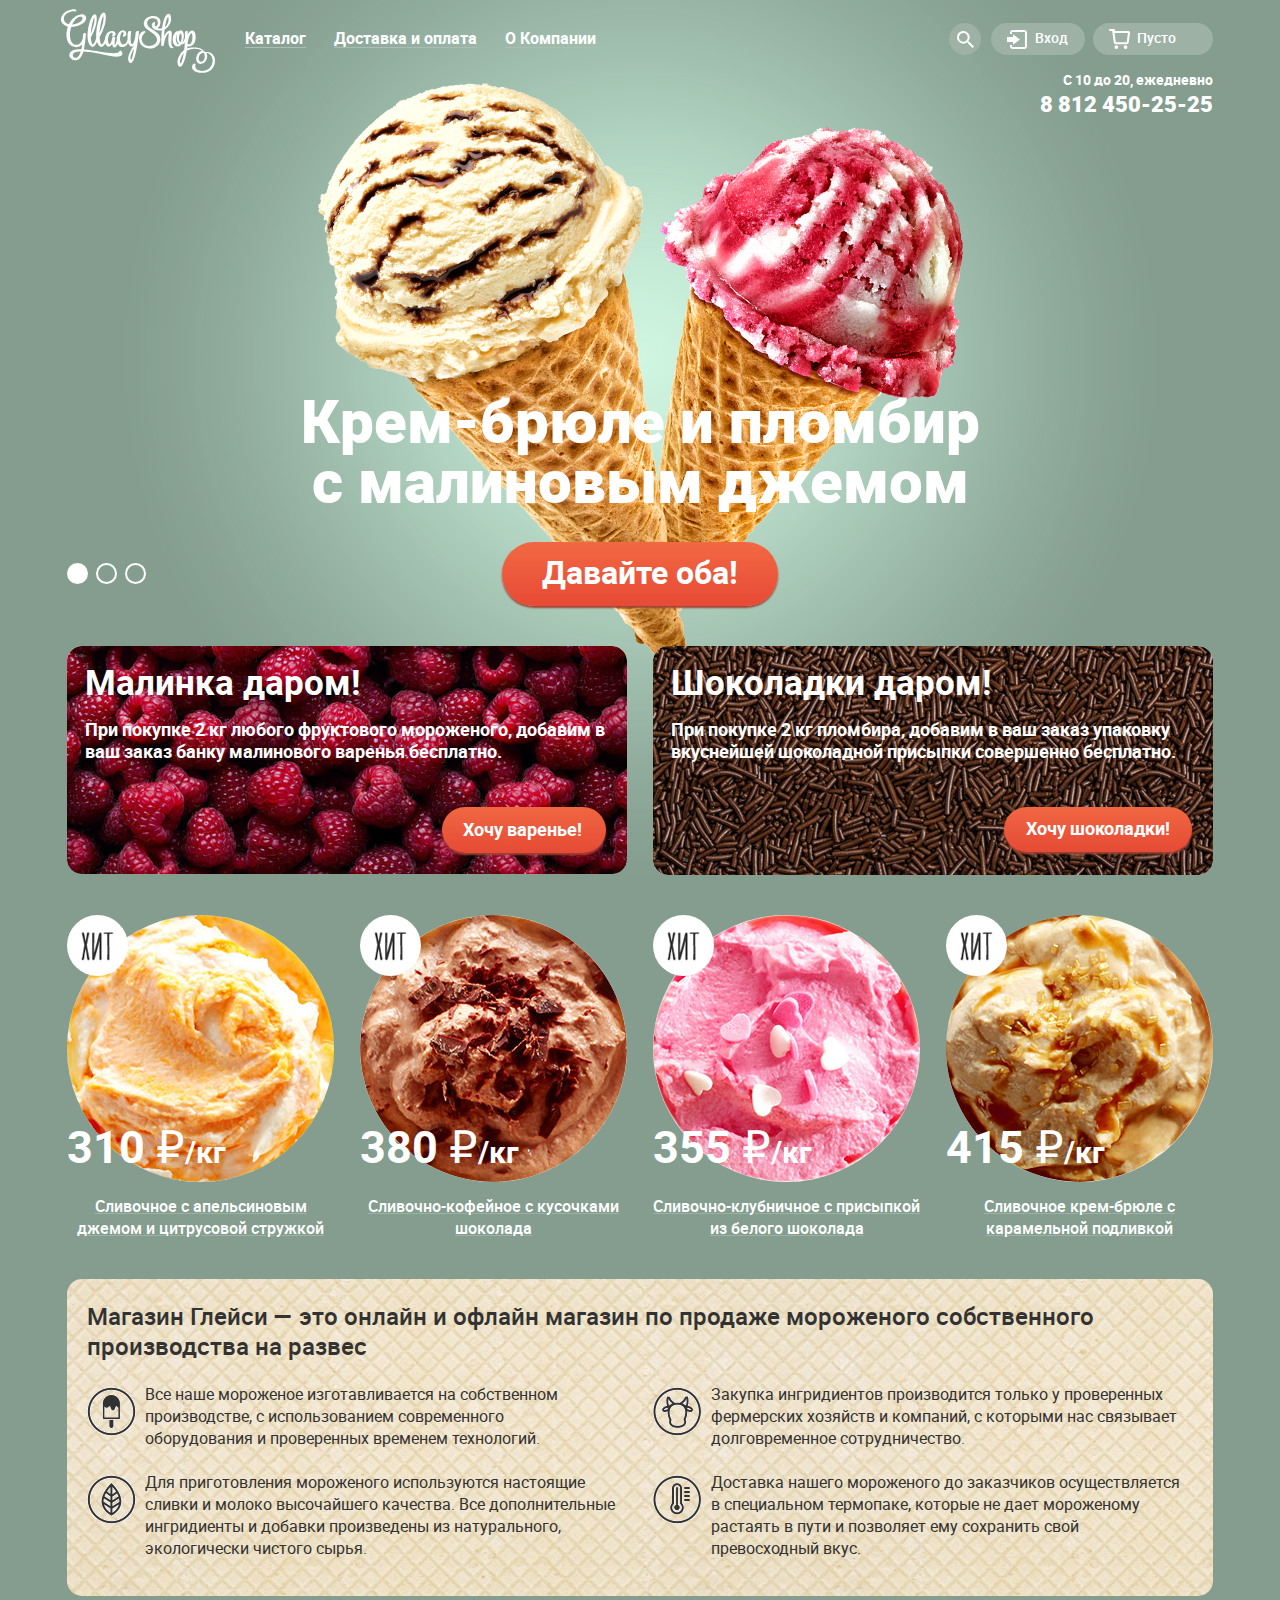
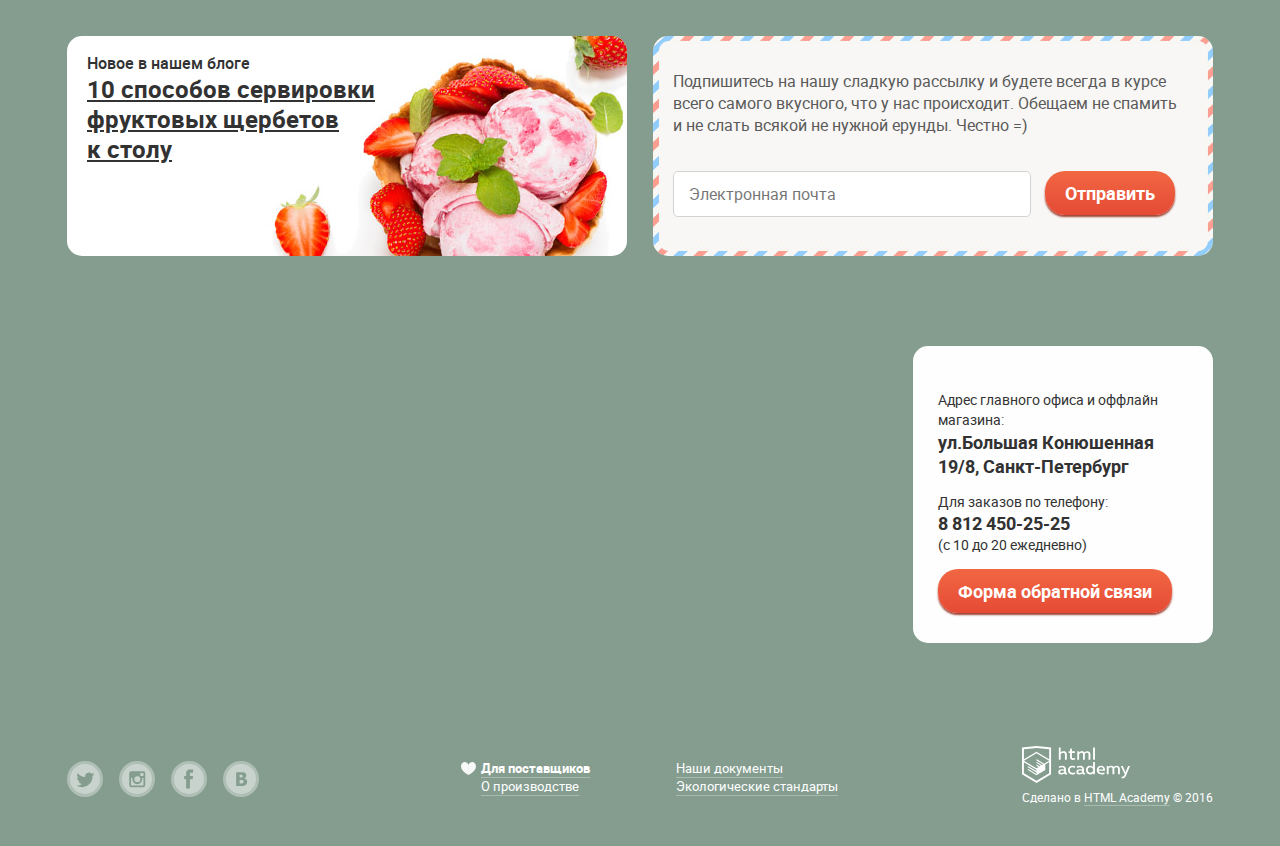
==== index.html @ d8bbc86b "Добавил js-скрипт" ====
<!DOCTYPE html>
<html lang="ru">
	
	<head>	
		<meta charset="utf-8">
		<title>HTML Academy: Глейси</title>
		<link rel="stylesheet" href="css/normalize.css">
		<link rel="stylesheet" href="css/style.css">
	</head>
	
	<body>
		
		<input type="radio" id="slider-btn-1" name="slider-toggle" checked>
		<input type="radio" id="slider-btn-2" name="slider-toggle">
		<input type="radio" id="slider-btn-3" name="slider-toggle">
		
		<div class="body-content">
		
			<header class="main-header">
				<div class="container clearfix">

					<div class="logo-container">
						<img class="logo" src="img/main-logo.svg" alt="Логотип Gllacy Shop" width="154" height="64">
					</div>

					<nav class="main-navigation">
						<ul>
							<li class="main-navigation-catalog main-navigation-item">
								<a href="#">Каталог</a>

								<div class="sub-menu-container hide">
									<div class="sub-menu">
										<ul>
											<li>
												<a class="sub-menu-header" href="#">Новинки</a>
											</li>
											<li>
												<a href="catalog-creamy.html">Сливочное</a>
											</li>
											<li>
												<a href="#">Щербеты</a>
											</li>
											<li>
												<a href="#">Фруктовый лед</a>
											</li>
											<li>
												<a href="#">Мелорин</a>
											</li>
										</ul>
									</div>
								</div>

							</li>
							<li class="main-navigation-item">
								<a href="#">Доставка и оплата</a>
							</li>
							<li class="main-navigation-item">
								<a href="#">О Компании</a>
							</li>
						</ul>
					</nav>

					
					<div class="user-block">
						
						<div class="search-toggle user-block-item">
							
							<a href="#"></a>

							<div class="search-form-container user-block-form-container hide">
								<div class="search-form user-block-form">

									<form action="#" method="post">
										<div class="field-container">
											<input type="search" name="search" id="search-field" placeholder="Что ищем&#63;">
											<label class="hide" for="search-field">Что ищем&#63;</label>
										</div>
									</form>

								</div>
							</div>
							
						</div>
						
						<div class="login-toggle user-block-item">
							<a href="#">Вход</a>

							<div class="login-form-container user-block-form-container hide">
								<div class="login-form user-block-form">

									<form action="#" method="post">
										<div class="field-container">
											<input type="email" name="login-email" id="login-email-field" placeholder="Электронная почта" required>
											<label class="hide" for="login-email-field">Электронная почта</label>
										</div>
										<div class="field-container">
											<input type="password" name="password" id="password-field" placeholder="Пароль">
											<label class="hide" for="password-field">Пароль</label>
										</div>
										<input type="submit" value="Войти">

										<a class="recover" href="#">Забыли пароль&#63;</a>
										<a class="registration" href="#">Новая регистрация</a>
									</form>

								</div>
							</div>
							
						</div>
						
						<div class="bucket-empty-toggle user-block-item">
							<a href="#">Пусто</a>
						</div>

						<div class="header-contacts">
							<p>
								С 10 до 20, ежедневно
								<div class="header-telephone">
									8 812 450-25-25
								</div>
							</p>
						</div>
		
					</div>

				</div>

			</header>
		
			<section class="slider">
				<div class="container">

					<div class="slider-container">

						<div class="slide" id="slide-1">
							<div class="slide-title">Крем-брюле и пломбир с малиновым джемом</div>
							<a class="slide-btn btn" href="#">Давайте оба&#033;</a>
						</div>

						<div class="slide" id="slide-2">
							<div class="slide-title">Шоколадный пломбир и лимонный сорбет</div>
							<a class="slide-btn btn" href="#">Давайте оба&#033;</a>
						</div>

						<div class="slide" id="slide-3">
							<div class="slide-title">Пломбир с помадкой и клубничный щербет</div>
							<a class="slide-btn btn" href="#">Давайте оба&#033;</a>
						</div>

						<div class="slider-controls">
							<label for="slider-btn-1"></label>
							<label for="slider-btn-2"></label>
							<label for="slider-btn-3"></label>
						</div>

					</div>

				</div>
			</section>
		
			<div class="main">

				<section class="stocks clearfix">
					<div class="container">

						<div class="stock raspberry">
							<h2 class="stock-title">Малинка даром&#033;</h2>
							<p>
								При покупке 2 кг любого фруктового мороженого, добавим в ваш заказ банку малинового варенья бесплатно.
							</p>
							<a class="btn" href="#">Хочу варенье&#033;</a>
						</div>

						<div class="stock chocolate">
							<h2 class="stock-title">Шоколадки даром&#033;</h2>
							<p>
								При покупке 2 кг пломбира, добавим в ваш заказ упаковку вкуснейшей шоколадной присыпки совершенно бесплатно.
							</p>
							<a class="btn" href="#">Хочу шоколадки&#033;</a>
						</div>

					</div>
				</section>

				<section class="products clearfix">
					<div class="container">

						<div class="product">

							<div class="hide-product-container hide">
								<a class="btn" href="#">Быстрый просмотр</a>
							</div>

							<div class="hit-container">
								<img class="hit-product" src="img/hit.jpg" alt="Новинка" width="61" height="61">
							</div>
							<div class="product-photo-container">
								<img class="product-photo" src="img/product/cream-orange.jpg"
										alt="Сливочное с апельсиновым джемом и цитрусовой стружкой" 
										width="267" height="267">
							</div>
							<div class="product-price">310 &#8381;<span>&#047;кг</span></div>
							<p>
								Сливочное с апельсиновым джемом и цитрусовой стружкой
							</p>



						</div>


						<div class="product">

							<div class="hide-product-container hide">
								<a class="btn" href="#">Быстрый просмотр</a>
							</div>

							<div class="hit-container">
								<img class="hit-product" src="img/hit.jpg" alt="Новинка" width="61" height="61">
							</div>
							<div class="product-photo-container">
								<img class="product-photo" src="img/product/coffee-chocolate.jpg"
										alt="Сливочно-кофейное с кусочками шоколада"
										width="267" height="267">
							</div>
							<div class="product-price">380 &#8381;<span>&#047;кг</span></div>
							<p>
								Сливочно-кофейное с кусочками шоколада
							</p>
						</div>

						<div class="product">

							<div class="hide-product-container hide">
								<a class="btn" href="#">Быстрый просмотр</a>
							</div>

							<div class="hit-container">
								<img class="hit-product" src="img/hit.jpg" alt="Новинка" width="61" height="61">
							</div>
							<div class="product-photo-container">
								<img class="product-photo" src="img/product/strawberry-chocolate.jpg"
										alt="Сливочно-клубничное с присыпкой из белого шоколада"
										width="267" height="267">
							</div>
							<div class="product-price">355 &#8381;<span>&#047;кг</span></div>
							<p>
								Сливочно-клубничное с присыпкой из белого шоколада
							</p>
						</div>

						<div class="product">

							<div class="hide-product-container hide">
								<a class="btn" href="#">Быстрый просмотр</a>
							</div>

							<div class="hit-container">
								<img class="hit-product" src="img/hit.jpg" alt="Новинка" width="61" height="61">
							</div>
							<div class="product-photo-container">
								<img class="product-photo" src="img/product/creme-brulee-caramel.jpg" 
										alt="Сливочное крем-брюле с карамельной подливкой" 
										width="267" height="267">
							</div>
							<div class="product-price">415 &#8381;<span>&#047;кг</span></div>
							<p>
								Сливочное крем-брюле с карамельной подливкой
							</p>
						</div>

					</div>
				</section>

				<section class="features">
					<div class="container">

						<div class="features-container clearfix">

							<p class="features-title">
								Магазин Глейси &mdash; это онлайн и офлайн магазин по продаже мороженого собственного производства на развес
							</p>

							<div class="features-left-column">
								<p class="feature feature-production">
									Все наше мороженое изготавливается на собственном производстве, с использованием современного оборудования и проверенных временем технологий.
								</p>
								<p class="feature feature-natural">
									Для приготовления мороженого используются настоящие сливки и молоко высочайшего качества. Все дополнительные ингридиенты и добавки произведены из натурального, экологически чистого сырья.
								</p>
							</div>

							<div class="features-right-column">
								<p class="feature feature-cooperation">
									Закупка ингридиентов производится только у проверенных фермерских хозяйств и компаний, с которыми нас связывает долговременное сотрудничество.
								</p>
								<p class="feature feature-termopack">
									Доставка нашего мороженого до заказчиков осуществляется в специальном термопаке, которые не дает мороженому растаять в пути и позволяет ему сохранить свой превосходный вкус.
								</p>
							</div>

						</div>

					</div>
				</section>

				<div class="advanced-options clearfix">
					<div class="container">

						<div class="blog">
							<p>
								Новое в нашем блоге<br>
								<a href="#">
									10 способов сервировки
									фруктовых щербетов <br>
									к столу
								</a>
							</p>
						</div>

						<div class="subscribe">
							<p>
								Подпишитесь на нашу сладкую рассылку и будете всегда в курсе всего самого вкусного, что у нас происходит. Обещаем не спамить и не слать всякой не нужной ерунды. Честно &#061;&#041;
							</p>
							<div class="subscribe-form">
								<form action="#" method="post">
									<div class="field-container">
										<input type="email" name="subscribe-email" id="subscribe-email-field" placeholder="Электронная почта" required>
										<label class="hide" for="subscribe-email-field">Электронная почта</label>
									</div>
									<input type="submit" value="Отправить">
								</form>
							</div>
						</div>

					</div>
				</div>

				<section class="map">
					
					<div class="contacts-container">

							<div class="map-contacts">

								<p class="contact-address">
									Адрес главного офиса и
									оффлайн магазина: <br>
									<span>
										ул.Большая Конюшенная
										19&#047;8, Санкт-Петербург
									</span>
								</p>

								<p class="contact-telephone">
									Для заказов по телефону: <br>
									<span>
										8 812 450-25-25
									</span> <br>
									&#040;с 10 до 20 ежедневно&#041;
								</p>

								<a class="btn" href="#">Форма обратной связи</a>

							</div>

						</div>
					
					<div class="map-container">
						
						<iframe src="https://www.google.com/maps/embed?pb=!1m18!1m12!1m3!1d1998.5989424123607!2d30.32089461558455!3d59.93879686904853!2m3!1f0!2f0!3f0!3m2!1i1024!2i768!4f13.1!3m3!1m2!1s0x4696310fca5ba729%3A0xea9c53d4493c879f!2z0JHQvtC70YzRiNCw0Y8g0JrQvtC90Y7RiNC10L3QvdCw0Y8g0YPQuy4sIDE5LCDQodCw0L3QutGCLdCf0LXRgtC10YDQsdGD0YDQsywgMTkxMTg2!5e0!3m2!1sru!2sru!4v1462816448615" width="100%" height="430" frameborder="0" style="border:0" allowfullscreen></iframe>
					
					</div>

				</section>
			</div>

			<footer class="main-footer clearfix">
				<div class="container">

					<div class="footer-social">
						<a class="social-btn social-btn-tw" href="#">Твитер</a>
						<a class="social-btn social-btn-inst" href="#">Инстаграм</a>
						<a class="social-btn social-btn-fb" href="#">Фейсбук</a>
						<a class="social-btn social-btn-vk" href="#">Вконтакте</a>
					</div>

					<div class="footer-menu">
						<ul>
							<li class="for-providers"><a href="#">Для поставщиков</a></li>
							<li><a href="#">О производстве</a></li>
							<li><a href="#">Наши документы</a></li>
							<li><a href="#">Экологические стандарты</a></li>
						</ul>
					</div>

					<div class="copyright">
						<img src="img/copyright-logo.svg" alt="html academy" width="108" height="37">
						<p>
							Сделано в <a href="https://htmlacademy.ru/">HTML Academy</a> &copy; 2016
						</p>
					</div>

				</div>
			</footer>

			<div class="feedback-form hide">

				<span>
					Мы обязательно вам ответим&#033;
				</span>
				<form action="#" method="post">
					<div class="field-container">
						<input type="text" name="name" id="name-field" placeholder="Как вас зовут&#63;" requared>
						<label class="hide" for="name-field">Как вас зовут&#63;</label>
					</div>
					<div class="field-container">
						<input type="email" name="feedback-email" id="feedback-email-field" placeholder="Ваша почта для ответа&#63;" required>
						<label class="hide" for="feedback-email-field">Ваша почта для ответа&#63;</label>
					</div>
					<div class="field-container">
						<textarea name="feedback-text" id="feedback-text-field" rows="5" placeholder="Напишите что-нибудь&hellip;">

						</textarea>
						<!-- placeholder не работает -->
						<label class="hide" for="feedback-text-field">Напишите что-нибудь&hellip;</label>
					</div>
					<input type="submit" value="Отправить">
				</form>

				<button class="close-feedback-form">Закрыть</button>

			</div>
			<div class="modal-overlay hide"></div>
		
		</div>
		
		<script src="js/script.js"></script>
	
	</body>
	
</html>
---- css/style.css ----
@font-face {
    font-family: "Roboto Black";
    src: url("../fonts/roboto-black-webfont.eot");
    src: url("../fonts/roboto-black-webfont.eot?#iefix") format("embedded-opentype"),
         url("../fonts/roboto-black-webfont.woff2") format("woff2"),
         url("../fonts/roboto-black-webfont.woff") format("woff"),
         url("../fonts/roboto-black-webfont.ttf") format("truetype");
    font-weight: normal;
    font-style: normal;

}

@font-face {
    font-family: "Roboto Bold";
    src: url("../fonts/roboto-bold-webfont.eot");
    src: url("../fonts/roboto-bold-webfont.eot?#iefix") format("embedded-opentype"),
         url("../fonts/roboto-bold-webfont.woff2") format("woff2"),
         url("../fonts/roboto-bold-webfont.woff") format("woff"),
         url("../fonts/roboto-bold-webfont.ttf") format("truetype");
    font-weight: normal;
    font-style: normal;

}

@font-face {
    font-family: "Roboto Medium";
    src: url("../fonts/roboto-medium-webfont.eot");
    src: url("../fonts/roboto-medium-webfont.eot?#iefix") format("embedded-opentype"),
         url("../fonts/roboto-medium-webfont.woff2") format("woff2"),
         url("../fonts/roboto-medium-webfont.woff") format("woff"),
         url("../fonts/roboto-medium-webfont.ttf") format("truetype");
    font-weight: normal;
    font-style: normal;

}

@font-face {
    font-family: "Roboto Regular";
    src: url("../fonts/roboto-regular-webfont.eot");
    src: url("../fonts/roboto-regular-webfont.eot?#iefix") format("embedded-opentype"),
         url("../fonts/roboto-regular-webfont.woff2") format("woff2"),
         url("../fonts/roboto-regular-webfont.woff") format("woff"),
         url("../fonts/roboto-regular-webfont.ttf") format("truetype");
    font-weight: normal;
    font-style: normal;
}






/*
	СЛАЙДЕР:
	СОСТОЯНИЕ ССЫЛОК (ПРИ НАВЕДЕНИИ) ПРИ 2-ОМ И 3-ЕМ СЛАЙДЕ?
*/


html {
	padding: 0;
	margin: 0;
}

body {
	font: 16px / 22px "Roboto Medium", Helvetica, sans-serif;
	
	color: #ffffff;
	background-color: #849d8f;
}

.body-content {
	font: 16px / 22px "Roboto Medium", Helvetica, sans-serif;
	
	color: #ffffff;
	background-repeat: no-repeat;
	background-position: top center;
	
	-webkit-transition: background-image 0.5s ease, background-color 0.5s ease;
	transition: background-image 0.5s ease, background-color 0.5s ease;
}

.body-content::before,
.body-content::after {
	content: "";
	
	visibility: hidden;
}

.body-content::before,
.body-content::after {
	background-image: url(../img/slide-3.png);
}

.body-content::after {
	background-image: url(../img/slide-2.png);
}

h1 {
	margin-top: 0;

	font: 35px / 41px "Roboto Bold", Helvetica, sans-serif;

	color: #ffffff;
}

h2 {
	font: 35px / 41px "Roboto Bold", Helvetica, sans-serif;

	color: #ffffff;
}

a {
	color: white;
}

a:hover,
a:active {
	color: #ffbc9e;
}

.clearfix::after {
	content: "";
	display: table;
	clear: both;
}

.btn,
input[type="submit"] {
	display: inline-block;
	padding: 10px 20px;
	
	vertical-align: top;
	font: 18px / 24px "Roboto Bold", Helvetica, sans-serif;
	
	background: -webkit-linear-gradient(top, #f16742, #e54a35);
	background: linear-gradient(to bottom, #f16742, #e54a35);
	border-radius: 20px;
	color: white;
	cursor: pointer;
	box-shadow: 0 2px 2px 0 #9e4334;
	border: none;
	outline: none;
	text-decoration: none;
}

.btn:hover,
input[type="submit"]:hover {
	background: -webkit-linear-gradient(top, #f58669, #ec6f5e);
	background: linear-gradient(to bottom, #f58669, #ec6f5e);
	color: white;
	box-shadow: 0 2px 2px 0 #ac1000;
	border: none;
}

.btn:active,
input[type="submit"]:active {
	background: -webkit-linear-gradient(bottom, #e1613e, #d74632);
	background: linear-gradient(to top, #e1613e, #d74632);
	box-shadow: inset 0 2px 2px 0 #ac1000;
	border: none;
}

.field-container input,
.field-container textarea {
	padding: 10px 15px;
	
	border-radius: 5px;
	border: 1px solid #d3d3d2;
}

.field-container input:hover,
.field-container textarea:hover {
	box-shadow: 0 0 0 1px #d3d3d2;
}

.field-container input:focus,
.field-container textarea:focus {
	box-shadow: 0 0 0 1px #8fbdec;
	outline: none;
}

.field-container input:focus + label,
.field-container textarea:focus + label {
	display: inline;
	color: #8fbdec;
}

.field-container {
	position: relative;
}

.subscribe-form .field-container {
	display: inline-block;
	
	vertical-align: top;
}

.field-container label {
	position: absolute;
	top: -15px;
	left: 10px;
	
	font: 11px / 13px "Roboto Regular", Helvetica, sans-serif;
	color: #a7a7a7;
}

.hide {
	display: none;
}

.container {
	width: 1146px;
	margin: 0 auto;
	padding: 0 27px;
}

.modal-overlay {
	position: fixed;
	top: 0;
	left: 0;
	z-index: 90;
	
	width: 100%;
	height: 100%;
	
	background: rgba(0, 0, 0, 0.5);
}











.main-header {
	padding-top: 9px;
	margin-bottom: 30px;
}

.main-header .logo {
	float: left;
	width: 154px;
	height: 64px;
	margin-left: -6px;
}




.main-navigation {
	position: relative;
	
	float: left;
	margin-top: 20px;
	margin-left: 17px;
	
	font: 16px / 18px "Roboto Bold", Helvetica, sans-serif;
	font-size: 0;
}

.main-navigation ul {
	padding-left: 0;
	
	list-style: none;
}

.main-navigation-item {
	position: relative;
	
	display: inline-block;
	margin-right: 2px;
	
	vertical-align: top;
	font-size: 16px;
}

.main-navigation-item > a {
	position: relative;
	
	padding: 4px 13px 6px 13px;

	text-decoration: none;
	
	border-radius: 15px;
}

.main-navigation-item > a::after {
	content: "";
	position: absolute;
	bottom: 7px;
	left: 13px;
	right: 13px;
	
	height: 1px;
	
	background: #adbdb4;
}

.main-navigation-item > a:hover::after {
	width: 0;
	height: 0;
}

.main-navigation-item:hover > a {
	background: #f7f6f3;
	color: #333333;
}

.main-navigation-item:hover > .active {
	background: #d07058;
	color: #ffffff;
}

.main-navigation-item:hover > a::after {
	width: 0;
	height: 0;
}

.main-navigation-item > a:active {
	background: #f7f6f3;
	color: #333333;
	box-shadow: inset 0 2px 1px #696969;
}

.main-navigation-item > .active {
	background: #d07058;
	text-decoration: none;
	cursor: pointer;
}

.main-navigation-item > .active::after {
	width: 0;
	height: 0;
}

.main-navigation-item > .active:hover {
	background: #d07058;
	text-decoration: none;
	color: white;
}






.sub-menu-container {
	padding-top: 10px;
}

.main-navigation-catalog:hover .sub-menu-container {
	display: block;
}

.main-navigation-catalog .sub-menu-container {
	position: absolute;
	top: 25px;
	left: -7px;
	z-index: 30;
	
	width: 143px;
}

.sub-menu {
	padding-bottom: 8px;
	
	border-radius: 5px;
	background: #f8f7f4;
}

.sub-menu a {
	display: block;
	padding: 8px 9px 7px 20px;
	
	font: 14px / 16px "Roboto Regular", Helvetica, sans-serif;
	
	color: #323232;
	text-decoration: none;
}

.sub-menu a:hover {
	background: #fbded7;
}

.sub-menu a:active {
	background: #f6b5a5;
}

.sub-menu .active,
.sub-menu .active:hover,
.sub-menu .active:active {
	background: #d07058;
	color: white;
	cursor: pointer;
}

.sub-menu .sub-menu-header {
	position: relative;
	
	padding: 10px 9px 12px 20px;
	
	font: 14px / 16px "Roboto Bold", Helvetica, sans-serif;
	
	border-top-left-radius: 5px;
	border-top-right-radius: 5px;
	/*border-bottom: 1px solid #d1d0ce;*/
}

.sub-menu .sub-menu-header:after {
	content: "";
	position: absolute;
	bottom: 0;
	left: 10px;
	right: 10px;
	
	height: 1px;
	
	background: #d1d0ce;
}






.user-block {
	position: relative;
	
	float: right;
	margin-top: 14px;
	
	font: 14px / 16px "Roboto Medium", Helvetica, sans-serif;
}


.user-block-form-container {
	padding-top: 10px;
}

.user-block-item:hover .user-block-form-container {
	display: block;
}

.user-block-item > a {
	position: relative;
	
	display: block;
	padding: 7px 0 9px 44px;
	text-decoration: none;
}

.user-block .user-block-item {
	position: relative;
	
	display: inline-block;
	margin-left: 5px;
	
	vertical-align: middle;
	
	background-color: #9db1a5;
	background-repeat: no-repeat;
	border-radius: 20px;
	
	-webkit-transition: background-color 0.5s ease;
	transition: background-color 0.5s ease;
}

.user-block .user-block-item:hover {
	background-color: #f7f6f3;
	color: #333333;
}

.user-block .user-block-item:hover > a {
	color: #333333;
}

.user-block .search-toggle {
	background-image: url(../img/search-icon.svg);
	background-position: center;
}

.user-block .search-toggle > a {
	padding: 16px;
}

.user-block .search-toggle:hover {
	background-image: url(../img/search-icon-active.svg);
}

.user-block-item .user-block-form-container {
	position: absolute;
	top: 30px;
	z-index: 30;
}

.user-block-form {
	background: #f8f7f4;
	border-radius: 5px;
}

.user-block .search-form-container {
	left: -235px;
	
	font: 14px / 24px "Roboto Regular", Helvetica, sans-serif; 
}

.user-block .search-form {
	padding: 20px 15px;
}

.search-form input {
	width: 239px;
}

.user-block .login-toggle {
	padding-right: 17px;
	margin-left: 7px;
	
	background-image: url(../img/login-icon.svg);
	background-position: 16px center;
	text-decoration: none;
}

.user-block .login-toggle:hover {
	background-image: url(../img/login-icon-active.svg);
	background-position: 16px center;
}

.user-block .login-form-container {
	left: -217px;
	
	width: 310px;
	
	font: 14px / 24px "Roboto Regular", Helvetica, sans-serif;
}

.user-block .login-form {
	padding: 20px 20px;
}

.login-form .field-container input {
	width: 239px;
	margin-bottom: 20px;
}

.login-form .recover,
.login-form .registration {
	position: relative;
	
	margin-right: 15px;
	
	font: 13px / 24px "Roboto Regular", Helvetica, sans-serif;
	
	color: #323232;
	text-decoration: none;
}

.login-form .recover::after,
.login-form .registration::after {
	content: "";
	position: absolute;
	bottom: -2px;
	left: 0;
	
	
	width: 100%;
	height: 1px;
	
	background: #b2b2b2;
}

.login-form .recover:hover::after,
.login-form .registration:hover::after {
	background: #f9cdc4;
}

.login-form .recover:active::after,
.login-form .registration:active::after {
	left: -10px;
	
	background: #f9cdc4;
}

.login-form .recover:hover,
.login-form .registration:hover,
.login-form .recover:active,
.login-form .registration:active {
	color: #e84d37;
}

.login-form form input[type="submit"] {
	float: left;
	padding: 10px 25px;
	margin-right: 20px;
	
	border-radius: 15px;
	color: #fefefe;
}

.user-block .bucket-empty-toggle,
.user-block .bucket-full-toggle {
	width: 120px;
	
	background-position: 16px center;
	text-decoration: none;
}

.user-block .bucket-empty-toggle {
	background-image: url(../img/bucket-empty.svg);
}

.user-block .bucket-empty-toggle:hover {
	background-image: url(../img/bucket-empty-active.svg);
}

.user-block .bucket-full-toggle {
	background-image: url(../img/bucket-full.svg);
}

.user-block .bucket-form-container {
	left: -400px;
	
	width: 520px;
	
	font: 13px / 16px "Roboto Regular", Helvetica, sans-serif;
	
	color: #323232;
}

.user-block .bucket-form {
	padding: 16px;	
}

.bucket-product-photo-container {
	border-radius: 50%;
	overflow: hidden;
}

.bucket-form table {
	margin-bottom: 10px;
	
	padding-bottom: 5px;
	
	border-spacing: 10px;
	border-bottom: 1px solid #ccccc9;
}

.bucket-form table td {
	vertical-align: middle;
	
	cursor: default;
}

.bucket-form .cell-1 {
	position: relative;
}

.bucket-form .cell-2 img {
	width: 33px;
	height: 33px;
}

.bucket-form .cell-3 {
	width: 230px;
}

.bucket-form .price-per-kg {
	opacity: 0.5;
}

.bucket-form .total {
	float: right;
	margin-bottom: 10px;
	
	font: 15px / 18px "Roboto Bold", Helvetica, sans-serif;
	
	cursor: default;
}

.bucket-form input[type="submit"] {
	float: right;
	clear: both;
}

.delete-from-bucket {
	position: absolute;
	top: 10px;
	left: -10px;
	
	width: 10px;
	height: 10px;
	
	font-size: 0;
	
	border: 0;
	cursor: pointer;
	background-color: #f8f7f4;
}

.delete-from-bucket::before,
.delete-from-bucket::after {
	content: "";
	position: absolute;
	top: 4px;
	left: -1px;
	
	width: 14px;
	height: 1px;
	background-color: #323232;
	border-radius: 1px;
}

.delete-from-bucket::before {
	-webkit-transform: rotate(45deg);
	        transform: rotate(45deg);
}

.delete-from-bucket::after {
	-webkit-transform: rotate(-45deg);
	        transform: rotate(-45deg);
}







.header-contacts {
	position: absolute;
	right: 0;
	z-index: 5;
}

.header-contacts p {
	margin: 0;
	margin-top: 17px;
	
	font: 14px / 16px "Roboto Bold", Helvetica, sans-serif;
	text-align: right;
	
	cursor: default;
}

.header-telephone {
	margin-top: 4px;
	
	font: 22px / 24px "Roboto Black", Helvetica, sans-serif;
	
	cursor: default;
}











body > input[type="radio"] {
	display: none;
}

.slider {
	padding-top: 287px;
	margin-bottom: 40px;
	
	text-align: center;
	
	color: #ffffff;
}

.slider-container {
	position: relative;
}

.slide {
	display: none;
}

.slide-title {
	width: 700px;
	margin: 0 auto;
	margin-bottom: 32px;
	
	font: 60px / 60px "Roboto Black", Helvetica, sans-serif;
}

.slide-btn {
	padding: 8px 40px 12px;
	
	font: 32px / 44px "Roboto Bold", Helvetica, sans-serif;
	font-size: 32px;
	
	background: #f26843;
	background: -webkit-linear-gradient(top, #f26843 0%, #e74a35 100%);
	background: linear-gradient(to bottom, #f26843 0%, #e74a35 100%);
	border-radius: 100px;
}

.slide-btn:hover {
	background: -webkit-linear-gradient(top, #f58669 0%, #ec6f5e 100%);
	background: linear-gradient(to bottom, #f58669 0%, #ec6f5e 100%);
}

.slide-btn:active {
	background: -webkit-linear-gradient(top, #d84327 0%, #e1613e 100%);
	background: linear-gradient(to bottom, #d84327 0%, #e1613e 100%);
}

.slider-controls {
	position: absolute;
	bottom: 21px;
	left: 0;
	z-index: 20;
	
	font-size: 0;
}

.slider-controls label {
	display:inline-block;
	width: 17px;
	height: 17px;
	margin-right: 8px;
	
	vertical-align: top;
	
	background-color: transparent;
	border: 2px solid #ffffff;
	border-radius: 50%;
	cursor: pointer;
	outline: none;
}

#slider-btn-1:checked ~ .body-content #slide-1,
#slider-btn-2:checked ~ .body-content #slide-2,
#slider-btn-3:checked ~ .body-content #slide-3 {
	display: block;
}

#slider-btn-1:checked ~ .body-content {
	background-color: #849d8f;
	background-image: url(../img/slide-1.png);
}

#slider-btn-1:checked ~ .body-content .user-block-item {
	background-color: #9db1a5;
}

#slider-btn-2:checked ~ .body-content .user-block-item {
	background-color: #a5b0bd;
}

#slider-btn-3:checked ~ .body-content .user-block-item {
	background-color: #bcada7;
}

#slider-btn-1:checked ~ .body-content .user-block-item:hover,
#slider-btn-2:checked ~ .body-content .user-block-item:hover,
#slider-btn-3:checked ~ .body-content .user-block-item:hover {
	background-color: #f7f6f3;
	color: #333333;
}

#slider-btn-2:checked ~ .body-content {
	background-color: #8996a6;
	background-image: url(../img/slide-2.png);
}

#slider-btn-3:checked ~ .body-content {
	background-color: #9d8b84;
	background-image: url(../img/slide-3.png);
}

#slider-btn-1:checked ~ .body-content label[for="slider-btn-1"],
#slider-btn-2:checked ~ .body-content label[for="slider-btn-2"],
#slider-btn-3:checked ~ .body-content label[for="slider-btn-3"] {
	background-color: #ffffff;
}

label[for="slider-btn-1"]:hover,
label[for="slider-btn-2"]:hover,
label[for="slider-btn-3"]:hover {
	background-color: #b2c1b7;
}











.stock {
	width: 521px;
	padding: 15px 21px 21px 18px;
	margin-bottom: 40px;
	
	font: 18px / 22px "Roboto Bold", Helvetica, sans-serif;
	
	border-radius: 15px;
}

.stock .btn {
	float: right;
	padding: 10px 24px 12px 21px;
	margin-top: 27px;
	
	border-radius: 25px;
}

.stock h2 {
	margin-top: 0;
	margin-bottom: 16px;
	
	cursor: default;
}

.stock p {
	margin-top: 14px;
	
	font-size: 18px;
	
	cursor: default;
}

.raspberry {
	float: left;
	
	background: #940016 url(../img/stock-raspberry.jpg) no-repeat;
}

.chocolate {
	float: right;
	padding-bottom: 23px;
	
	background: #4c2612 url(../img/stock-chocolate.jpg) no-repeat;
}

.chocolate .btn {
	padding: 9px 22px 12px 22px;
}








.products {
	margin-bottom: 40px;
}

.products ul {
	margin: 0px;
	padding: 0px;
	
	list-style: none;
}

.product {
	position: relative;
	
	float: left;
	width: 267px;
	margin-right: 26px;
}

.product:hover {
	z-index: 20;
}

.product:hover p {
	text-decoration: none;
}

.products li {
	margin-bottom: 40px;
} 

.product:nth-child(4n) {
	margin-right: 0;
}

.product-photo-container {
	width: 267px;
	height: 267px;
	margin-bottom: 13px;
	
	border-radius: 50%;
	overflow: hidden;
	
	background: green;
}

.product-price {
	position: absolute;
	bottom: 65px;
	
	font: 45px / 45px "Roboto Bold", Helvetica, sans-serif;
	
	cursor: default;
}

.product-price span {
	font: 30px / 45px "Roboto Bold", Helvetica, sans-serif;
}

.product p {
	margin: 0;
	
	font: 16px / 22px "Roboto Medium", Helvetica, sans-serif;
	text-align: center;
	white-space: normal;
	
/*ПОДЧЕРКИВАНИЕ !!!!!!!!!!!!!!!!!!!!!!!!!!!!!!!!!!!!!!*/
	text-decoration: underline;
	-webkit-text-decoration-color: #9db1a5; /*Не работает в Chrome*/
	text-decoration-color: #9db1a5;
	/*Добавить отступ подчеркивания от текста*/
	cursor: default;
}

.hit-container {
	position: absolute;
	
	width: 61px;
	height: 61px;
	
	border-radius: 50%;
	overflow: hidden;
}

.product .hide-product-container {
	position: absolute;
	top: -10px;
	left: -10px;
	z-index: -10;
	
	width: 287px;
	padding: 350px 0 20px 0;
	
	text-align: center;
	
	background: #9db1a5;
	border-radius: 5px;
}

.product:hover .hide-product-container {
	display: block;
}








.features-container {
	margin-bottom: 40px;
	padding: 22px 32px 21px 20px;
	
	font: 16px / 22px "Roboto Regular", Helvetica, sans-serif;
	
	background: #f1e6d0 url(../img/features.jpg);
	border-radius: 15px;
	color: #323232;
}

.features-title {
	margin: 0;
	
	font: 24px / 30px "Roboto Medium", Helvetica, sans-serif;
}

.features-left-column {
	float: left;
	padding-top: 16px;
}

.features-right-column {
	float: right;
	padding-top: 16px;
}

.feature {
	width: 470px;
	padding-top: 6px;
	padding-left: 58px;
	margin-top: 0;
	
	font-family: "Roboto Regular", Helvetica, sans-serif;
}

.feature p {
	margin: 0;
}

.feature-production {
	background: url(../img/feature-icecream.png) no-repeat 0 10px;
}

.feature-natural {
	background: url(../img/feature-leaf.png) no-repeat 0 10px;
}

.feature-cooperation {
	background: url(../img/feature-cow.png) no-repeat 0 10px;
}

.feature-termopack {
	background: url(../img/feature-thermometer.png) no-repeat 0 10px;
}






.advanced-options {
	margin-bottom: 40px;
}

.blog {
	float: left;
	width: 520px;
	padding: 0 20px;
	
	border-radius: 15px;
	background: white url(../img/blog.jpg) no-repeat;
	color: #323232;
}

.blog p {
	width: 300px;
	margin-bottom: 92px;
	
	font: 16px / 22px "Roboto Medium", Helvetica, sans-serif;
}

.blog a {
	position: relative;
	
	font: 24px / 30px "Roboto Bold", Helvetica, sans-serif;
	
	color: #323232;
	text-decoration: underline;
}

.blog a:hover,
.blog a:active {
	color: #e84d37;
	text-decoration: underline;
}

/*Как добавить подчеркивание на все 3 строки ссылки?*/
/*ПОДЧЕРКИВАНИЕ !!!!!!!!!!!!!!!!!!!!!!!!!!!!!!!!!!!!!!*/
/*
.blog a::after {
	content: "";
	position: absolute;
	bottom: -1px;
	left: 0;
	
	width: 100%;
	height: 1px;
	
	background: #b2b2b2;
}

.blog a:hover::after {
	background: #f9cdc4;
}

.blog a:active::after {
	left: -10px;
	
	background: #f9cdc4;
}
*/

.subscribe {
	float: right;
	width: 520px;
	padding: 0 20px;
	padding-top: 18px;
	
	font: 16px / 22px "Roboto Regular", Helvetica, sans-serif;
	
	border-radius: 15px;
	background: #f8f7f4 url(../img/subscribe.jpg) no-repeat;
	color: #5a5a5a;
}

.subscribe p {
	padding-right: 5px;
	margin-bottom: 35px;
}

.subscribe-form {
	margin-bottom: 39px;
	
	font: 16px / 24px "Roboto Regular", Helvetica, sans-serif;
}

.subscribe-form input[type="email"] {
	width: 326px;
	margin-right: 10px;
}







/*Вставить интерактивную карту*/
.map {
	height: 430px;	
	
	color: #323232;
}

.map-container {
	width: 100%;
	margin: 0 auto;
}

.contacts-container {
	position: relative;
	width: 1200px;
	margin: 0 auto;
	
	background: green;
}

.map-contacts {
	position: absolute;
	top: 50px;
	right: 27px;
	
	width: 250px;
	padding: 30px 25px;
	
	font: 14px / 20px "Roboto Regular", Helvetica, sans-serif;

	background: #fefefe;
	border-radius: 15px;
}

.contact-address span {
	font: 18px / 24px "Roboto Bold", Helvetica, sans-serif;
}

.contact-telephone span {
	font: 18px / 22px "Roboto Bold", Helvetica, sans-serif;
}






.feedback-form {
	position: fixed;
	top: 300px;
	left: 50%;
	z-index: 100;
	
	margin-left: -260px; /*Подправить*/
	padding: 15px 25px 5px;
	width: 477px;
	
	border-radius: 10px;
	background: #f8f7f4;
}

.feedback-form span {
	font: 24px / 28px "Roboto Medium", Helvetica, sans-serif;
	
	color: #323232;
}

.feedback-form form {
	position: relative;
	
	margin-top: 20px;
	font: 16px / 24px "Roboto Regular", Helvetica, sans-serif;
}

.feedback-form input,
.feedback-form textarea {
	margin-bottom: 20px;
}

.feedback-form input[type="text"],
.feedback-form input[type="email"] {
	width: 265px;
}

.feedback-form textarea {
	width: 444px;
	resize: none;
}

.feedback-form input[type="submit"] {
	float: right;
	
	border-radius: 25px;
}

.close-feedback-form {
	position: absolute;
	top: 5px;
	right: 5px;
	
	width: 40px;
	height: 40px;
	
	font-size: 0;
	
	border: 0;
	outline: 0;
	cursor: pointer;
	background-color: #f8f7f4;
}

.close-feedback-form::before,
.close-feedback-form::after {
	content: "";
	position: absolute;
	top: 20px;
	right: 5px;
	
	width: 30px;
	height: 4px;
	background-color: #323232;
	border-radius: 1px;
}

.close-feedback-form::before {
	-webkit-transform: rotate(45deg);
	        transform: rotate(45deg);
}

.close-feedback-form::after {
	-webkit-transform: rotate(-45deg);
	        transform: rotate(-45deg);
}











.footer-social {
	float: left;
	padding-top: 35px;
}

.footer-social .social-btn {
	display: inline-block;
	width: 30px;
	height: 30px;
	margin-right: 12px;
	
	vertical-align: top;
	font-size: 0;
	
	border: 3px solid #c2cec7;
	border-radius: 50%;
}

.social-btn-tw {
	background: url(../img/tweeter.svg) center no-repeat;
	opacity: 0.7;
}

.social-btn-tw:hover,
.social-btn-inst:hover,
.social-btn-fb:hover,
.social-btn-vk:hover {
	opacity: 1;
}

.social-btn-tw:active,
.social-btn-inst:active,
.social-btn-fb:active,
.social-btn-vk:active {
	opacity: 0.8;
	box-shadow: inset 0 2px 2px #9b9b9b;
}

.social-btn-inst {
	background: url(../img/instagram.svg) center no-repeat;
	opacity: 0.7;
}

.social-btn-fb {
	background: url(../img/fb.svg) center no-repeat;
	opacity: 0.7;
}

.social-btn-vk {
	background: url(../img/vk.svg) center no-repeat;
	opacity: 0.7;
}






.footer-menu {
	float: left;
	padding-left: 150px;
	margin-top: 20px;
	
	text-align: center;
}

.footer-menu ul {
	list-style: none;
	
	font: 13px / 18px "Roboto Regular", Helvetica, sans-serif;
	   -moz-column-count: 2;
	-webkit-column-count: 2;
	        column-count: 2;
	text-align: left;
}

.footer-menu li a {
	position: relative;
	
	padding-left: 20px;
}

.footer-menu li a {
	text-decoration: none;
}

.footer-menu li a::after {
	content: "";
	position: absolute;
	bottom: -1px;
	left: 20px;
	right: 0;
	
	height: 1px;
	
	background: #a9bbb1;
}

.footer-menu li a:hover::after {
	background: #a7a294;
}

.footer-menu li a:active::after {
	left: 10px;
	right: 10px;
	
	background: #a7a294;
}

.footer-menu li a:hover,
.footer-menu li a:active {
	color: #ffbc9e;
}

.footer-menu .for-providers {
	font: 13px / 18px "Roboto Bold", Helvetica, sans-serif;
	
	background: url(../img/heart.svg) no-repeat 0 center;
}




.copyright {
	float: right;
	padding-top: 20px;
	padding-bottom: 40px;
}

.copyright img {
	width: 108px;
	height: 37px;
}

.copyright p {
	margin: 0;
	
	font: 12px / 18px "Roboto Regular", Helvetica, sans-serif;
}

.copyright p a {
	position: relative;
	text-decoration: none;
}

.copyright p a::after {
	content: "";
	position: absolute;
	bottom: -1px;
	left: 0;
	
	width: 100%;
	height: 1px;
	
	background: #a9bbb1;
}

.copyright p a:hover::after {
	background: #a7a294;
}

.copyright p a:active::after {
	left: -10px;
	
	
	background: #a7a294;
}

.copyright p a:hover,
.copyright p a:active {
	color: #ffbc9e;
}






.breadcrumbs ul {
	margin: 0;
	padding: 0;
	
	font: 14px / 16px "Roboto Regular", Helvetica, sans-serif;
	-webkit-column-count: 2;
	   -moz-column-count: 2;
	        column-count: 2;
}

.breadcrumbs li {
	position: relative;
	
	display: inline-block;
	
	vertical-align: top;
}

.breadcrumbs li a {
	text-decoration: none;
}

.breadcrumbs li a::after {
	content: "";
	position: absolute;
	left: 0;
	bottom: 0;
	right: 10px;
	
	height: 1px;
	
	background: #a9bbb1;
}

.breadcrumbs li a:hover::after {
	background: #a7a294;
}

.breadcrumbs li:last-child a {
	text-decoration: none;
	cursor: pointer;
}

.breadcrumbs li:last-child a::after {
	height: 0;
}








.filters {
	margin-bottom: 40px;
}

.filter-container > label,
.filter-container > span {
	margin-left: 15px;
	
	font: 14px / 16px "Roboto Medium", Helvetica, sans-serif;
}

.filter-container {
	position: relative;
	
	display: inline-block;
	margin-right: 16px;
	
	vertical-align: bottom;
}

.filter-container:nth-child(2) {
	width: 200px;
}

.filter {
	padding: 5px 20px;
	margin-top: 5px;
	
	border-radius: 20px;
	background: #aabab0;
}

.filter label,
.filter select {
	font: 16px / 18px "Roboto Medium", Helvetica, sans-serif;
	
	cursor: pointer;
}

.fill-filter label,
.fat-filter label {
	position: relative;
	
	margin-left: 21px;
	margin-right: 32px;
}

.fill-filter label:last-child,
.fat-filter label:last-child{
	margin-right: 0;
}

.filter input[type="checkbox"],
.filter input[type="radio"]{
	display: none;
}

.filter label .checkbox-indicator {
	position: absolute;
	left: -32px;
	
	width: 20px;
	height: 20px;
	
	border-radius: 3px;
	box-shadow: inset 0 0 0 1px #ffffff;
}

.filter label .checkbox-indicator:hover,
.filter label:hover .checkbox-indicator {
	box-shadow: inset 0 0 0 2px #ffffff;
}

.filter input[type="checkbox"]:checked + label .checkbox-indicator::before {
	content: "";
	position: absolute;
	top: 11px;
	left: 4px;
	
	width: 5px;
	height: 2px;
	
	background: #ffffff;
	-webkit-transform: rotate(45deg);
	        transform: rotate(45deg);
	border-radius: 1px;
}

.filter input[type="checkbox"]:checked + label .checkbox-indicator::after {
	content: "";
	position: absolute;
	top: 9px;
	left: 6px;
	
	width: 11px;
	height: 2px;
	
	background: #ffffff;
	-webkit-transform: rotate(-45deg);
	        transform: rotate(-45deg);
	border-radius: 1px;
}

.filter label .radio-indicator {
	position: absolute;
	left: -32px;
	
	width: 20px;
	height: 20px;
	
	border-radius: 50%;
	box-shadow: inset 0 0 0 1px #ffffff;
}

.filter label .radio-indicator:hover,
.filter label:hover .radio-indicator {
	box-shadow: inset 0 0 0 2px #ffffff;
}

.filter input[type="radio"]:checked + label .radio-indicator::after {
	content: "";
	position: absolute;
	top: 5px;
	left: 5px;
	
	width: 10px;
	height: 10px;
	
	background: #ffffff;
	border-radius: 50%;
}

.filters .filter-container:last-child .filter {
	padding: 0;
	margin-top: 40px;
	
	border-radius: 20px;
	background: #aabab0;
}

.popularity-filter {
	padding: 0;
}

.popularity-filter select {
	width: 190px;
	height: 33px;
	
	padding-left: 20px;
	padding-right: 20px;
	
	border: none;
	border-radius: 20px;
	outline: none;
	background: #a9b9af url(../img/select-arrow.svg) no-repeat 160px center;
	color: white;
    -webkit-appearance: none;
    -moz-appearance: none;
    text-indent: 1px;
    text-overflow: "";
}

.popularity-filter:hover,
.popularity-filter:hover select {
	border: none;
	outline: none;
	background: #ffffff url(../img/select-arrow-hover.svg) no-repeat 160px center;
	color: #323232;
}

.popularity-filter select option
.popularity-filter:hover select option {
	background: #ffffff;
	color: #323232;
}

.price-filter {
	position: relative;
	
	padding: 14px 15px 5px 15px;
	height: 14px;
}

.price-filter .scale {
	height: 4px;
	
	background: #cbd4cd;
}

.price-filter .bar {
	margin-left: 20%;
	width: 50%;
	height: 4px;
	
	background: #f8f7f4;
}

.price-filter .toggle {
	position: absolute;
	top: 6px;
	left: 0;
	
	width: 20px;
	height: 20px;
	
	background: #f8f7f4;
	border-radius: 50%;
	cursor: pointer;
}

.price-filter .toggle-min {
	left: 39px;
}

.price-filter .toggle-min:hover {
	top: 5px;
	left: 38px;
	
	border: 1px solid #f8f7f4;
}

.price-filter .toggle-max:hover {
	top: 5px;
	left: 123px;
	
	border: 1px solid #f8f7f4;
}

.price-filter .toggle-max {
	left: 124px;
}

.filter .filter-submit {
	padding: 7px 45px;
	
	font: 16px / 18px "Roboto Medium", Helvetica, sans-serif;
	
	color: #fbfcfb;
	box-shadow: inset 0 0 0 2px #fbfcfb;
	background: #9cb0a4;
}

.filter .filter-submit:hover {
	color: #353535;
	background: #fbfcfb;
	box-shadow: inset 0 0 0 2px #fbfcfb;
}

.filter .filter-submit:active {
	color: #353535;
	background: #eaeaea;
	box-shadow: inset 0 2px 0 0 #8e8e8e;
}







.paginator {
	font: 16px / 18px "Roboto Medium", Helvetica, sans-serif;
	text-align: right;
}

.paginator a {
	display: inline-block;
	width: 25px;
	height: 22px;
	margin-left: 10px;
	padding-top: 3px;
	
	vertical-align: bottom;
	text-align: center;
	
	border-radius: 50%;
	text-decoration: none;
}

.paginator a:hover {
	background: #9db1a5;
	color: #ffffff;
}

.paginator .prev,
.paginator .next {
	position: relative;
	
	font-size: 0;
}

.paginator .prev::after,
.paginator .prev::before,
.paginator .next::after,
.paginator .next::before {
	content: "";
	position: absolute;
	
	width: 10px;
	height: 2px;
	
	border-radius: 1px;
	background: #ffffff;
}

.paginator .prev::after {
	top: 15px;
	left: 7px;
	
	-webkit-transform: rotate(45deg);
	        transform: rotate(45deg);
}

.paginator .prev::before {
	top: 9px;
	left: 7px;
	
	-webkit-transform: rotate(-45deg);
	        transform: rotate(-45deg);
}

.paginator .next::after {
	top: 9px;
	right: 7px;
	
	-webkit-transform: rotate(45deg);
	        transform: rotate(45deg);
}

.paginator .next::before {
	top: 15px;
	right: 7px;
	
	-webkit-transform: rotate(-45deg);
	        transform: rotate(-45deg);
}

.paginator .current,
.paginator .current:hover {
	background: #ffffff;
	color: #323232;
}

.paginator .disabled {
	opacity: 0.5;
	cursor: default;
	background: none;
}

.paginator .disabled:hover {
	background: none;
}
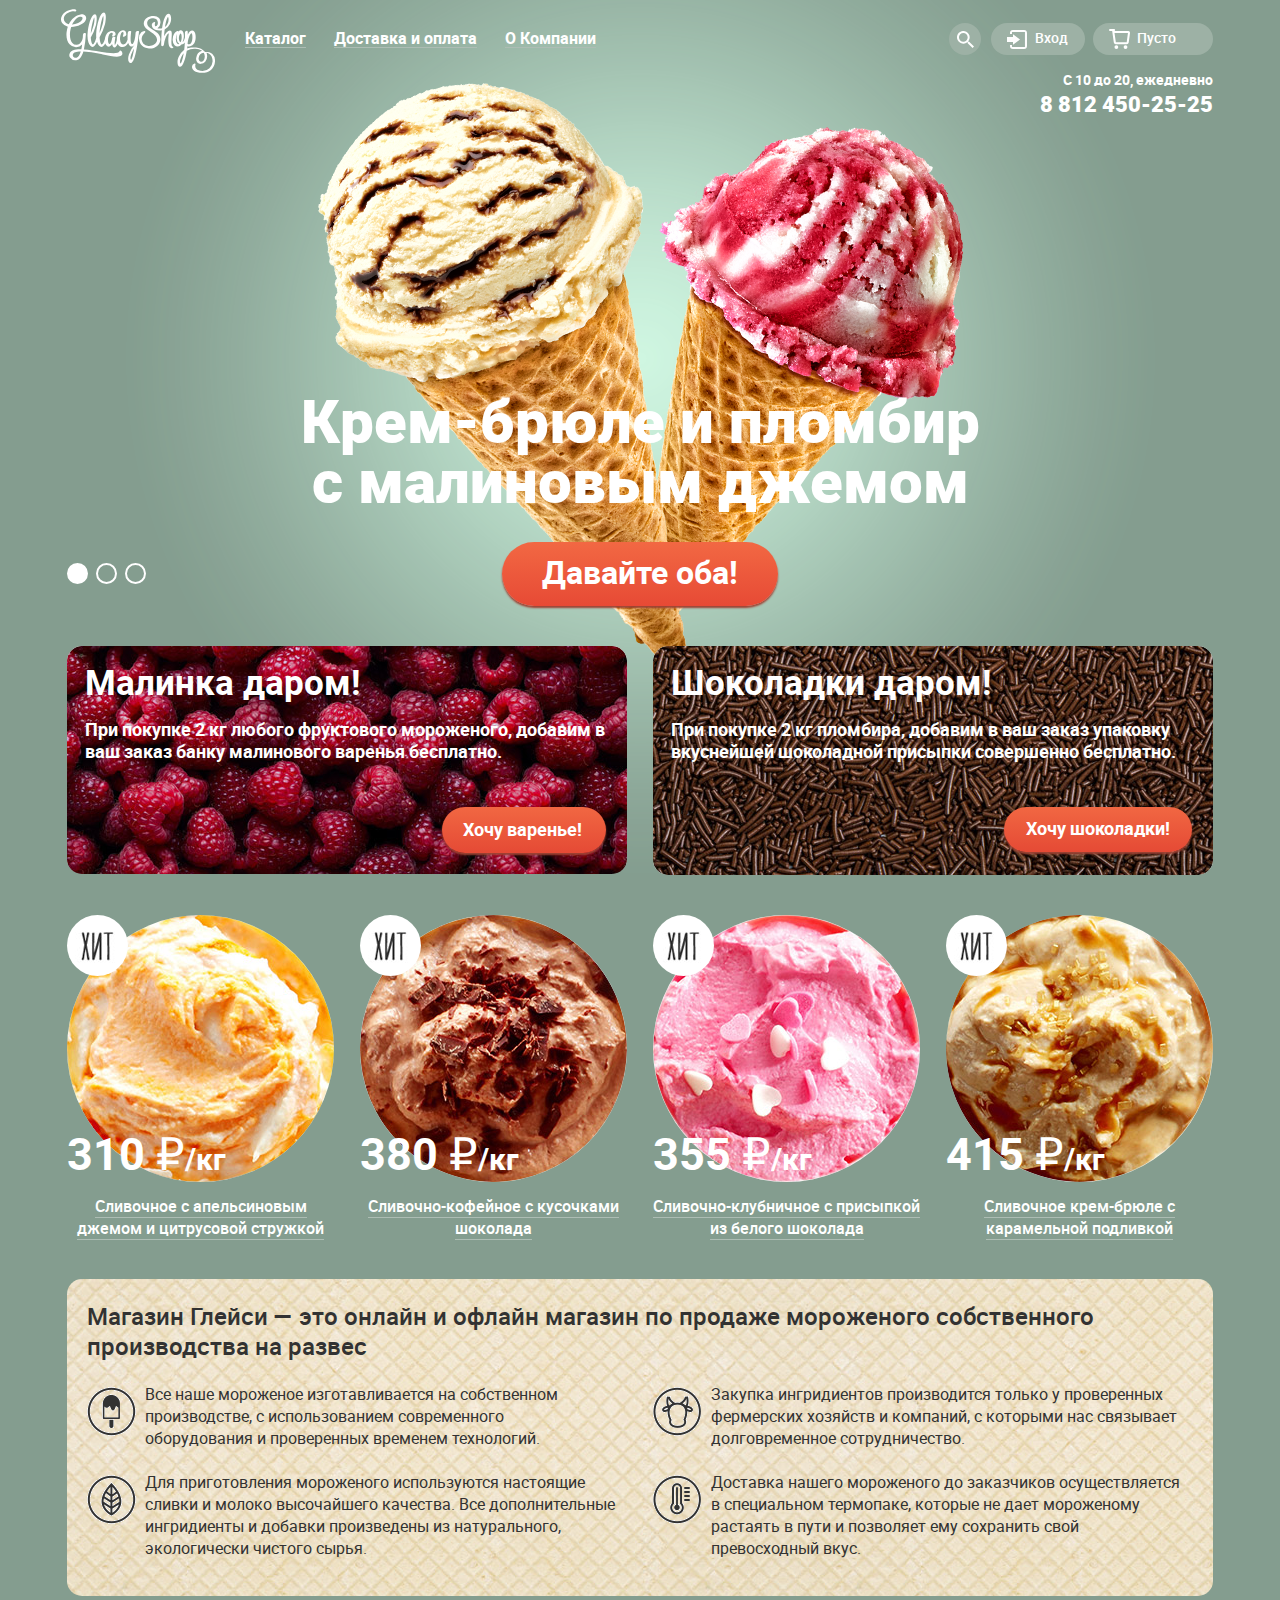
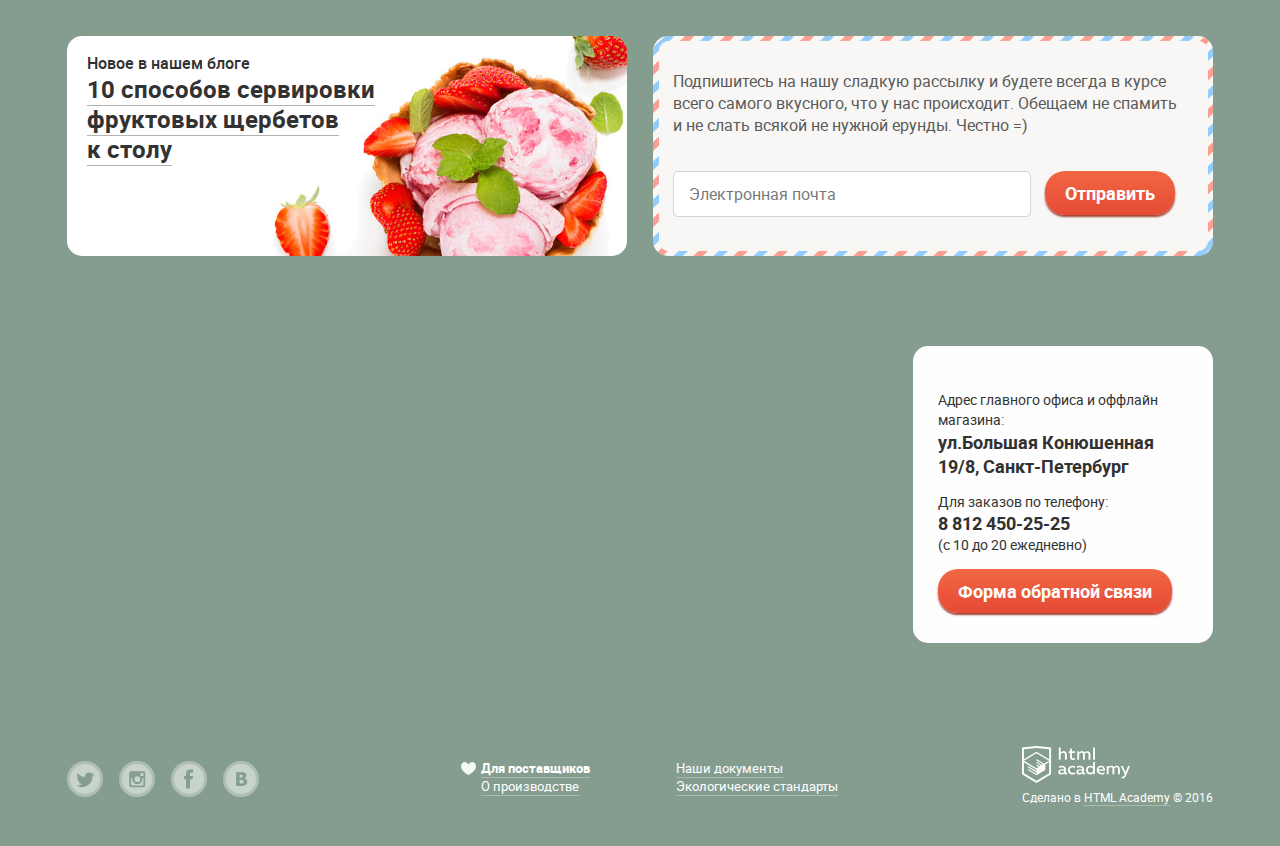
==== commit 6a64630f: "Мелкие правки" ====
--- a/index.html
+++ b/index.html
@@ -72,7 +72,7 @@
 
 									<form action="#" method="post">
 										<div class="field-container">
-											<input type="search" name="search" id="search-field" placeholder="Что ищем&#63;">
+											<input type="search" name="search" id="search-field" placeholder="Что ищем&#63;" autofocus requared>
 											<label class="hide" for="search-field">Что ищем&#63;</label>
 										</div>
 									</form>
@@ -90,11 +90,11 @@
 
 									<form action="#" method="post">
 										<div class="field-container">
-											<input type="email" name="login-email" id="login-email-field" placeholder="Электронная почта" required>
+											<input type="email" name="login-email" id="login-email-field" placeholder="Электронная почта" autofocus required>
 											<label class="hide" for="login-email-field">Электронная почта</label>
 										</div>
 										<div class="field-container">
-											<input type="password" name="password" id="password-field" placeholder="Пароль">
+											<input type="password" name="password" id="password-field" placeholder="Пароль" requared>
 											<label class="hide" for="password-field">Пароль</label>
 										</div>
 										<input type="submit" value="Войти">
@@ -418,9 +418,7 @@
 						<label class="hide" for="feedback-email-field">Ваша почта для ответа&#63;</label>
 					</div>
 					<div class="field-container">
-						<textarea name="feedback-text" id="feedback-text-field" rows="5" placeholder="Напишите что-нибудь&hellip;">
-
-						</textarea>
+						<textarea name="feedback-text" id="feedback-text-field" rows="5" placeholder="Напишите что-нибудь&hellip;" requared></textarea>
 						<!-- placeholder не работает -->
 						<label class="hide" for="feedback-text-field">Напишите что-нибудь&hellip;</label>
 					</div>
--- a/css/style.css
+++ b/css/style.css
@@ -76,7 +76,7 @@
 	background-position: top center;
 	
 	-webkit-transition: background-image 0.5s ease, background-color 0.5s ease;
-	transition: background-image 0.5s ease, background-color 0.5s ease;
+	transition: background-image 0,5s ease, background-color 0,5s ease;
 }
 
 .body-content::before,
@@ -179,12 +179,34 @@
 	outline: none;
 }
 
+.field-container input:focus::-webkit-input-placeholder,
+.field-container textarea:focus::-webkit-input-placeholder {
+	color: #ffffff;
+}
+
+.field-container input:focus::-moz-placeholder,
+.field-container textarea:focus::-moz-placeholder {
+	color: #ffffff;
+}
+
+.field-container input:focus:-ms-input-placeholder,
+.field-container textarea:focus:-ms-input-placeholder {
+	color: #ffffff;
+}
+
 .field-container input:focus + label,
 .field-container textarea:focus + label {
 	display: inline;
 	color: #8fbdec;
 }
-
+/*-------------------------------
+Как сделать, чтобы у заполненного поля был постоянный серый label??
+.field-container input:valid + label,
+.field-container textarea:valid + label {
+	display: inline;
+	color: red;
+}
+-----------------------------------*/
 .field-container {
 	position: relative;
 }
@@ -407,7 +429,6 @@
 	
 	border-top-left-radius: 5px;
 	border-top-right-radius: 5px;
-	/*border-bottom: 1px solid #d1d0ce;*/
 }
 
 .sub-menu .sub-menu-header:after {
@@ -557,15 +578,16 @@
 	
 	color: #323232;
 	text-decoration: none;
-}
-
+	border-bottom: 1px solid #b2b2b2;
+}
+
+/*
 .login-form .recover::after,
 .login-form .registration::after {
 	content: "";
 	position: absolute;
-	bottom: -2px;
+	bottom: -1px;
 	left: 0;
-	
 	
 	width: 100%;
 	height: 1px;
@@ -584,12 +606,14 @@
 	
 	background: #f9cdc4;
 }
+*/
 
 .login-form .recover:hover,
 .login-form .registration:hover,
 .login-form .recover:active,
 .login-form .registration:active {
 	color: #e84d37;
+	border-color: #f9cdc4;
 }
 
 .login-form form input[type="submit"] {
@@ -874,6 +898,10 @@
 	background-image: url(../img/slide-2.png);
 }
 
+#slider-btn-2:checked ~ .body-content .product .hide-product-container {
+	background: #89a69f;
+}
+
 #slider-btn-3:checked ~ .body-content {
 	background-color: #9d8b84;
 	background-image: url(../img/slide-3.png);
@@ -975,6 +1003,8 @@
 	float: left;
 	width: 267px;
 	margin-right: 26px;
+	
+	text-align: center;
 }
 
 .product:hover {
@@ -982,7 +1012,7 @@
 }
 
 .product:hover p {
-	text-decoration: none;
+	border: none;
 }
 
 .products li {
@@ -1006,7 +1036,7 @@
 
 .product-price {
 	position: absolute;
-	bottom: 65px;
+	top: 215px;
 	
 	font: 45px / 45px "Roboto Bold", Helvetica, sans-serif;
 	
@@ -1018,18 +1048,13 @@
 }
 
 .product p {
+	display: inline;
 	margin: 0;
 	
 	font: 16px / 22px "Roboto Medium", Helvetica, sans-serif;
-	text-align: center;
 	white-space: normal;
 	
-/*ПОДЧЕРКИВАНИЕ !!!!!!!!!!!!!!!!!!!!!!!!!!!!!!!!!!!!!!*/
-	text-decoration: underline;
-	-webkit-text-decoration-color: #9db1a5; /*Не работает в Chrome*/
-	text-decoration-color: #9db1a5;
-	/*Добавить отступ подчеркивания от текста*/
-	cursor: default;
+	border-bottom: 1px solid #adbdb4;
 }
 
 .hit-container {
@@ -1156,13 +1181,14 @@
 	font: 24px / 30px "Roboto Bold", Helvetica, sans-serif;
 	
 	color: #323232;
-	text-decoration: underline;
+	text-decoration: none;
+	border-bottom: 1px solid #b2b2b2;
 }
 
 .blog a:hover,
 .blog a:active {
 	color: #e84d37;
-	text-decoration: underline;
+	border-color: #f9cdc4;
 }
 
 /*Как добавить подчеркивание на все 3 строки ссылки?*/
@@ -1449,13 +1475,15 @@
 .footer-menu li a {
 	position: relative;
 	
-	padding-left: 20px;
+	margin-left: 20px;
 }
 
 .footer-menu li a {
 	text-decoration: none;
-}
-
+	border-bottom: 1px solid #a9bbb1;
+}
+
+/*
 .footer-menu li a::after {
 	content: "";
 	position: absolute;
@@ -1478,10 +1506,12 @@
 	
 	background: #a7a294;
 }
+*/
 
 .footer-menu li a:hover,
 .footer-menu li a:active {
 	color: #ffbc9e;
+	border-color: #a7a294;
 }
 
 .footer-menu .for-providers {
@@ -1512,9 +1542,11 @@
 
 .copyright p a {
 	position: relative;
+	
 	text-decoration: none;
-}
-
+	border-bottom: 1px solid #a9bbb1;
+}
+/*
 .copyright p a::after {
 	content: "";
 	position: absolute;
@@ -1534,13 +1566,14 @@
 .copyright p a:active::after {
 	left: -10px;
 	
-	
 	background: #a7a294;
 }
+*/
 
 .copyright p a:hover,
 .copyright p a:active {
 	color: #ffbc9e;
+	border-color: #a7a294;
 }
 
 
@@ -1641,6 +1674,10 @@
 	cursor: pointer;
 }
 
+.filter select option {
+	font: 14px / 16px "Roboto Regular", Helvetica, sans-serif;
+}
+
 .fill-filter label,
 .fat-filter label {
 	position: relative;
@@ -1747,7 +1784,7 @@
 }
 
 .popularity-filter select {
-	width: 190px;
+	width: 200px;
 	height: 33px;
 	
 	padding-left: 20px;
@@ -1756,24 +1793,30 @@
 	border: none;
 	border-radius: 20px;
 	outline: none;
-	background: #a9b9af url(../img/select-arrow.svg) no-repeat 160px center;
+	background: #a9b9af url(../img/select-arrow.svg) no-repeat 170px center;
 	color: white;
     -webkit-appearance: none;
     -moz-appearance: none;
-    text-indent: 1px;
+    text-indent: 0.01px;
     text-overflow: "";
+}
+
+.popularity-filter select::-ms-expand {
+	display: none;
 }
 
 .popularity-filter:hover,
 .popularity-filter:hover select {
 	border: none;
 	outline: none;
-	background: #ffffff url(../img/select-arrow-hover.svg) no-repeat 160px center;
+	background-color: #ffffff;
+	background-image: url(../img/select-arrow-hover.svg);
 	color: #323232;
 }
 
 .popularity-filter select option
-.popularity-filter:hover select option {
+.popularity-filter:hover select option,
+.popularity-filter select option:hover {
 	background: #ffffff;
 	color: #323232;
 }
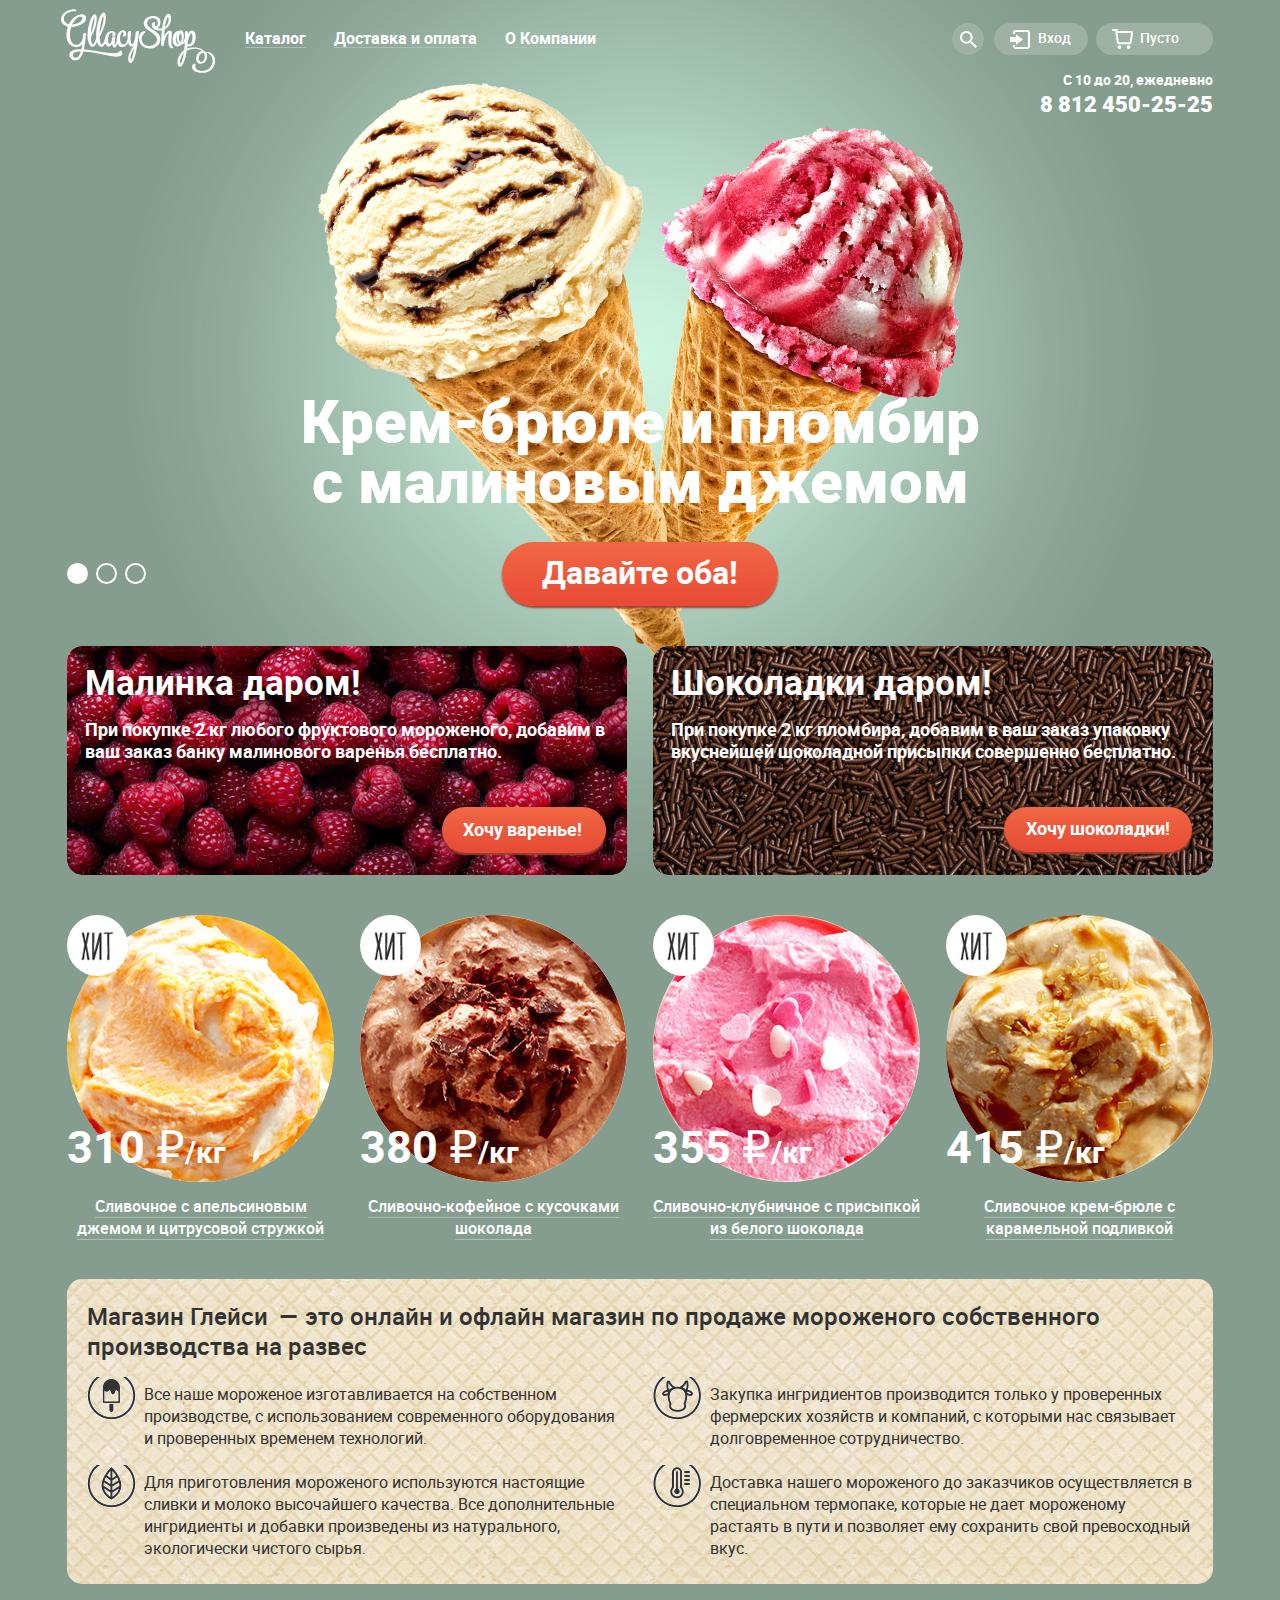
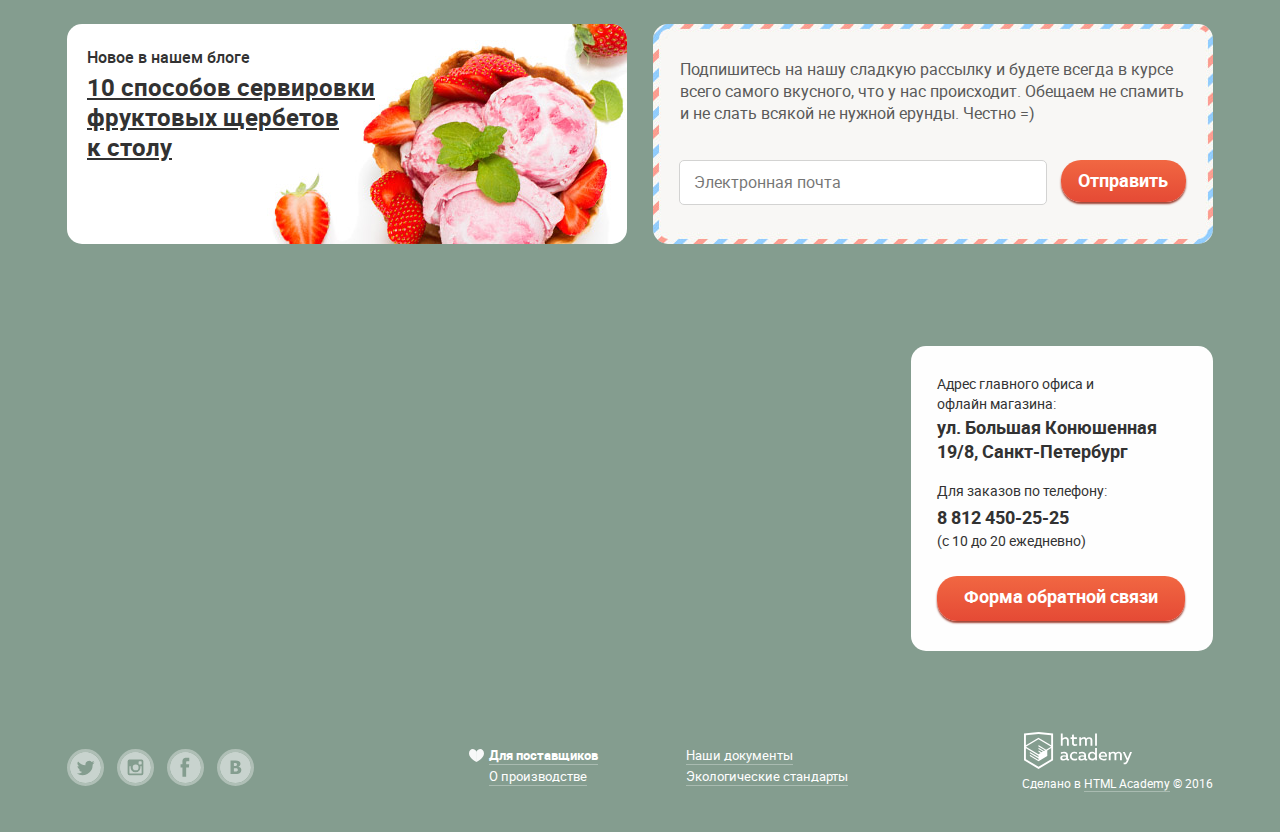
==== commit 1eae8ae6: "Perfect pixel_1" ====
--- a/index.html
+++ b/index.html
@@ -72,7 +72,7 @@
 
 									<form action="#" method="post">
 										<div class="field-container">
-											<input type="search" name="search" id="search-field" placeholder="Что ищем&#63;" autofocus requared>
+											<input type="search" name="search" id="search-field" placeholder="Что ищем&#63;" required>
 											<label class="hide" for="search-field">Что ищем&#63;</label>
 										</div>
 									</form>
@@ -90,11 +90,11 @@
 
 									<form action="#" method="post">
 										<div class="field-container">
-											<input type="email" name="login-email" id="login-email-field" placeholder="Электронная почта" autofocus required>
+											<input type="email" name="login-email" id="login-email-field" placeholder="Электронная почта" required>
 											<label class="hide" for="login-email-field">Электронная почта</label>
 										</div>
 										<div class="field-container">
-											<input type="password" name="password" id="password-field" placeholder="Пароль" requared>
+											<input type="password" name="password" id="password-field" placeholder="Пароль" required>
 											<label class="hide" for="password-field">Пароль</label>
 										</div>
 										<input type="submit" value="Войти">
@@ -278,7 +278,7 @@
 						<div class="features-container clearfix">
 
 							<p class="features-title">
-								Магазин Глейси &mdash; это онлайн и офлайн магазин по продаже мороженого собственного производства на развес
+								Магазин Глейси &nbsp;&mdash; это онлайн и офлайн магазин по продаже мороженого собственного производства на развес
 							</p>
 
 							<div class="features-left-column">
@@ -310,12 +310,13 @@
 						<div class="blog">
 							<p>
 								Новое в нашем блоге<br>
-								<a href="#">
-									10 способов сервировки
-									фруктовых щербетов <br>
-									к столу
-								</a>
-							</p>
+							</p>
+							<a href="#">
+								10 способов сервировки
+								фруктовых щербетов <br>
+								к столу
+							</a>
+							
 						</div>
 
 						<div class="subscribe">
@@ -343,19 +344,21 @@
 							<div class="map-contacts">
 
 								<p class="contact-address">
-									Адрес главного офиса и
-									оффлайн магазина: <br>
-									<span>
-										ул.Большая Конюшенная
-										19&#047;8, Санкт-Петербург
-									</span>
-								</p>
+									Адрес главного офиса и <br>
+									офлайн магазина:
+								</p>
+								<span>
+									ул. Большая Конюшенная
+									19&#047;8, Санкт-Петербург
+								</span>
 
 								<p class="contact-telephone">
-									Для заказов по телефону: <br>
-									<span>
-										8 812 450-25-25
-									</span> <br>
+									Для заказов по телефону:
+								</p>
+								<span>
+									8 812 450-25-25
+								</span>
+								<p class="telephone">
 									&#040;с 10 до 20 ежедневно&#041;
 								</p>
 
@@ -410,7 +413,7 @@
 				</span>
 				<form action="#" method="post">
 					<div class="field-container">
-						<input type="text" name="name" id="name-field" placeholder="Как вас зовут&#63;" requared>
+						<input type="text" name="name" id="name-field" placeholder="Как вас зовут&#63;" required>
 						<label class="hide" for="name-field">Как вас зовут&#63;</label>
 					</div>
 					<div class="field-container">
@@ -418,7 +421,7 @@
 						<label class="hide" for="feedback-email-field">Ваша почта для ответа&#63;</label>
 					</div>
 					<div class="field-container">
-						<textarea name="feedback-text" id="feedback-text-field" rows="5" placeholder="Напишите что-нибудь&hellip;" requared></textarea>
+						<textarea name="feedback-text" id="feedback-text-field" rows="5" placeholder="Напишите что-нибудь&hellip;" required></textarea>
 						<!-- placeholder не работает -->
 						<label class="hide" for="feedback-text-field">Напишите что-нибудь&hellip;</label>
 					</div>
--- a/css/style.css
+++ b/css/style.css
@@ -97,6 +97,7 @@
 
 h1 {
 	margin-top: 0;
+	padding-top: 14px;
 
 	font: 35px / 41px "Roboto Bold", Helvetica, sans-serif;
 
@@ -199,14 +200,13 @@
 	display: inline;
 	color: #8fbdec;
 }
-/*-------------------------------
-Как сделать, чтобы у заполненного поля был постоянный серый label??
+
 .field-container input:valid + label,
 .field-container textarea:valid + label {
 	display: inline;
-	color: red;
-}
------------------------------------*/
+	color: #a0a0a0;
+}
+
 .field-container {
 	position: relative;
 }
@@ -234,6 +234,10 @@
 	width: 1146px;
 	margin: 0 auto;
 	padding: 0 27px;
+}
+
+.main {
+	position: relative;
 }
 
 .modal-overlay {
@@ -627,7 +631,7 @@
 
 .user-block .bucket-empty-toggle,
 .user-block .bucket-full-toggle {
-	width: 120px;
+	width: 117px;
 	
 	background-position: 16px center;
 	text-decoration: none;
@@ -931,7 +935,7 @@
 
 .stock {
 	width: 521px;
-	padding: 15px 21px 21px 18px;
+	padding: 15px 21px 22px 18px;
 	margin-bottom: 40px;
 	
 	font: 18px / 22px "Roboto Bold", Helvetica, sans-serif;
@@ -1036,7 +1040,7 @@
 
 .product-price {
 	position: absolute;
-	top: 215px;
+	top: 208px;
 	
 	font: 45px / 45px "Roboto Bold", Helvetica, sans-serif;
 	
@@ -1095,7 +1099,7 @@
 
 .features-container {
 	margin-bottom: 40px;
-	padding: 22px 32px 21px 20px;
+	padding: 22px 0 9px 20px;
 	
 	font: 16px / 22px "Roboto Regular", Helvetica, sans-serif;
 	
@@ -1121,12 +1125,21 @@
 }
 
 .feature {
-	width: 470px;
+	width: 480px;
 	padding-top: 6px;
-	padding-left: 58px;
+	padding-left: 57px;
 	margin-top: 0;
 	
 	font-family: "Roboto Regular", Helvetica, sans-serif;
+	
+	background: no-repeat 0 -6px;
+}
+
+.features-right-column .feature {
+	padding-left: 57px;
+	padding-right: 21px;
+	
+	width: 482px;
 }
 
 .feature p {
@@ -1134,19 +1147,19 @@
 }
 
 .feature-production {
-	background: url(../img/feature-icecream.png) no-repeat 0 10px;
+	background-image: url(../img/feature-icecream.png);
 }
 
 .feature-natural {
-	background: url(../img/feature-leaf.png) no-repeat 0 10px;
+	background-image: url(../img/feature-leaf.png);
 }
 
 .feature-cooperation {
-	background: url(../img/feature-cow.png) no-repeat 0 10px;
+	background-image: url(../img/feature-cow.png);
 }
 
 .feature-termopack {
-	background: url(../img/feature-thermometer.png) no-repeat 0 10px;
+	background-image: url(../img/feature-thermometer.png);
 }
 
 
@@ -1160,8 +1173,8 @@
 
 .blog {
 	float: left;
-	width: 520px;
-	padding: 0 20px;
+	width: 360px;
+	padding: 0 180px 82px 20px;
 	
 	border-radius: 15px;
 	background: white url(../img/blog.jpg) no-repeat;
@@ -1169,8 +1182,9 @@
 }
 
 .blog p {
-	width: 300px;
-	margin-bottom: 92px;
+
+	margin-top: 22px;
+	margin-bottom: 4px;
 	
 	font: 16px / 22px "Roboto Medium", Helvetica, sans-serif;
 }
@@ -1181,41 +1195,18 @@
 	font: 24px / 30px "Roboto Bold", Helvetica, sans-serif;
 	
 	color: #323232;
-	text-decoration: none;
-	border-bottom: 1px solid #b2b2b2;
+	text-decoration: underline;
+	/*border-bottom: 1px solid #b2b2b2;*/
 }
 
 .blog a:hover,
 .blog a:active {
 	color: #e84d37;
-	border-color: #f9cdc4;
-}
-
-/*Как добавить подчеркивание на все 3 строки ссылки?*/
-/*ПОДЧЕРКИВАНИЕ !!!!!!!!!!!!!!!!!!!!!!!!!!!!!!!!!!!!!!*/
-/*
-.blog a::after {
-	content: "";
-	position: absolute;
-	bottom: -1px;
-	left: 0;
-	
-	width: 100%;
-	height: 1px;
-	
-	background: #b2b2b2;
-}
-
-.blog a:hover::after {
-	background: #f9cdc4;
-}
-
-.blog a:active::after {
-	left: -10px;
-	
-	background: #f9cdc4;
-}
-*/
+	/*border-color: #f9cdc4;*/
+}
+
+
+
 
 .subscribe {
 	float: right;
@@ -1232,10 +1223,12 @@
 
 .subscribe p {
 	padding-right: 5px;
-	margin-bottom: 35px;
+	padding-left: 7px;
+	margin-bottom: 36px;
 }
 
 .subscribe-form {
+	padding-left: 6px;
 	margin-bottom: 39px;
 	
 	font: 16px / 24px "Roboto Regular", Helvetica, sans-serif;
@@ -1243,7 +1236,15 @@
 
 .subscribe-form input[type="email"] {
 	width: 326px;
+	padding: 9px 26px 10px 14px;
 	margin-right: 10px;
+	
+}
+
+.subscribe-form input[type="submit"] {
+	padding-left: 17px;
+    padding-top: 8px;
+	padding-right: 18px;
 }
 
 
@@ -1274,11 +1275,11 @@
 
 .map-contacts {
 	position: absolute;
-	top: 50px;
+	top: 62px;
 	right: 27px;
 	
-	width: 250px;
-	padding: 30px 25px;
+	width: 251px;
+	padding: 14px 25px 30px 26px;
 	
 	font: 14px / 20px "Roboto Regular", Helvetica, sans-serif;
 
@@ -1286,12 +1287,39 @@
 	border-radius: 15px;
 }
 
-.contact-address span {
+.map-contacts p {
+	margin: 0;
+}
+
+.map-contacts .contact-address {
+	margin-top: 14px;
+	margin-bottom: 1px;
+}
+
+.map-contacts .contact-telephone {
+	margin-top: 18px;
+	margin-bottom: 5px
+}
+
+.map-contacts .telephone {
+	margin-top: 2px;
+	margin-bottom: 25px;
+}
+
+.contact-address + span {
 	font: 18px / 24px "Roboto Bold", Helvetica, sans-serif;
 }
 
-.contact-telephone span {
+.contact-telephone + span {
 	font: 18px / 22px "Roboto Bold", Helvetica, sans-serif;
+}
+
+.map-contacts .btn {
+	/*padding-right: 27px;
+    padding-left: 27px;
+    padding-top: 8px;
+    padding-bottom: 13px;*/
+	padding: 8px 27px 13px 27px;
 }
 
 
@@ -1403,11 +1431,11 @@
 
 .footer-social .social-btn {
 	display: inline-block;
-	width: 30px;
-	height: 30px;
-	margin-right: 12px;
-	
-	vertical-align: top;
+	width: 31px;
+	height: 31px;
+	margin-right: 9px;
+	
+	vertical-align: middle;
 	font-size: 0;
 	
 	border: 3px solid #c2cec7;
@@ -1431,7 +1459,7 @@
 .social-btn-fb:active,
 .social-btn-vk:active {
 	opacity: 0.8;
-	box-shadow: inset 0 2px 2px #9b9b9b;
+	box-shadow: inset 0 2px 2px 0 #9b9b9b;
 }
 
 .social-btn-inst {
@@ -1456,13 +1484,18 @@
 
 .footer-menu {
 	float: left;
-	padding-left: 150px;
-	margin-top: 20px;
+	padding-left: 206px;
+	margin-top: 32px;
 	
 	text-align: center;
 }
 
 .footer-menu ul {
+	padding: 0;
+	margin: 0;
+	height: 50px;
+	width: 380px;
+	
 	list-style: none;
 	
 	font: 13px / 18px "Roboto Regular", Helvetica, sans-serif;
@@ -1472,6 +1505,16 @@
 	text-align: left;
 }
 
+.footer-menu li {
+	margin-bottom: 3px;
+	width: 182px;
+}
+
+.footer-menu li:nth-child(1),
+.footer-menu li:nth-child(2) 	{
+	width: 145px;
+}
+
 .footer-menu li a {
 	position: relative;
 	
@@ -1525,13 +1568,14 @@
 
 .copyright {
 	float: right;
-	padding-top: 20px;
+	padding-top: 18px;
 	padding-bottom: 40px;
 }
 
 .copyright img {
 	width: 108px;
 	height: 37px;
+	padding-left: 2px;
 }
 
 .copyright p {
@@ -1581,6 +1625,12 @@
 
 
 
+.breadcrumbs {
+	position: absolute;
+	top: -5px;
+	left: 28px;
+}
+
 .breadcrumbs ul {
 	margin: 0;
 	padding: 0;
@@ -1607,9 +1657,10 @@
 	content: "";
 	position: absolute;
 	left: 0;
-	bottom: 0;
-	right: 10px;
-	
+	bottom: 0px;
+	/*right: 10px;*/
+	
+	width: 100%;
 	height: 1px;
 	
 	background: #a9bbb1;
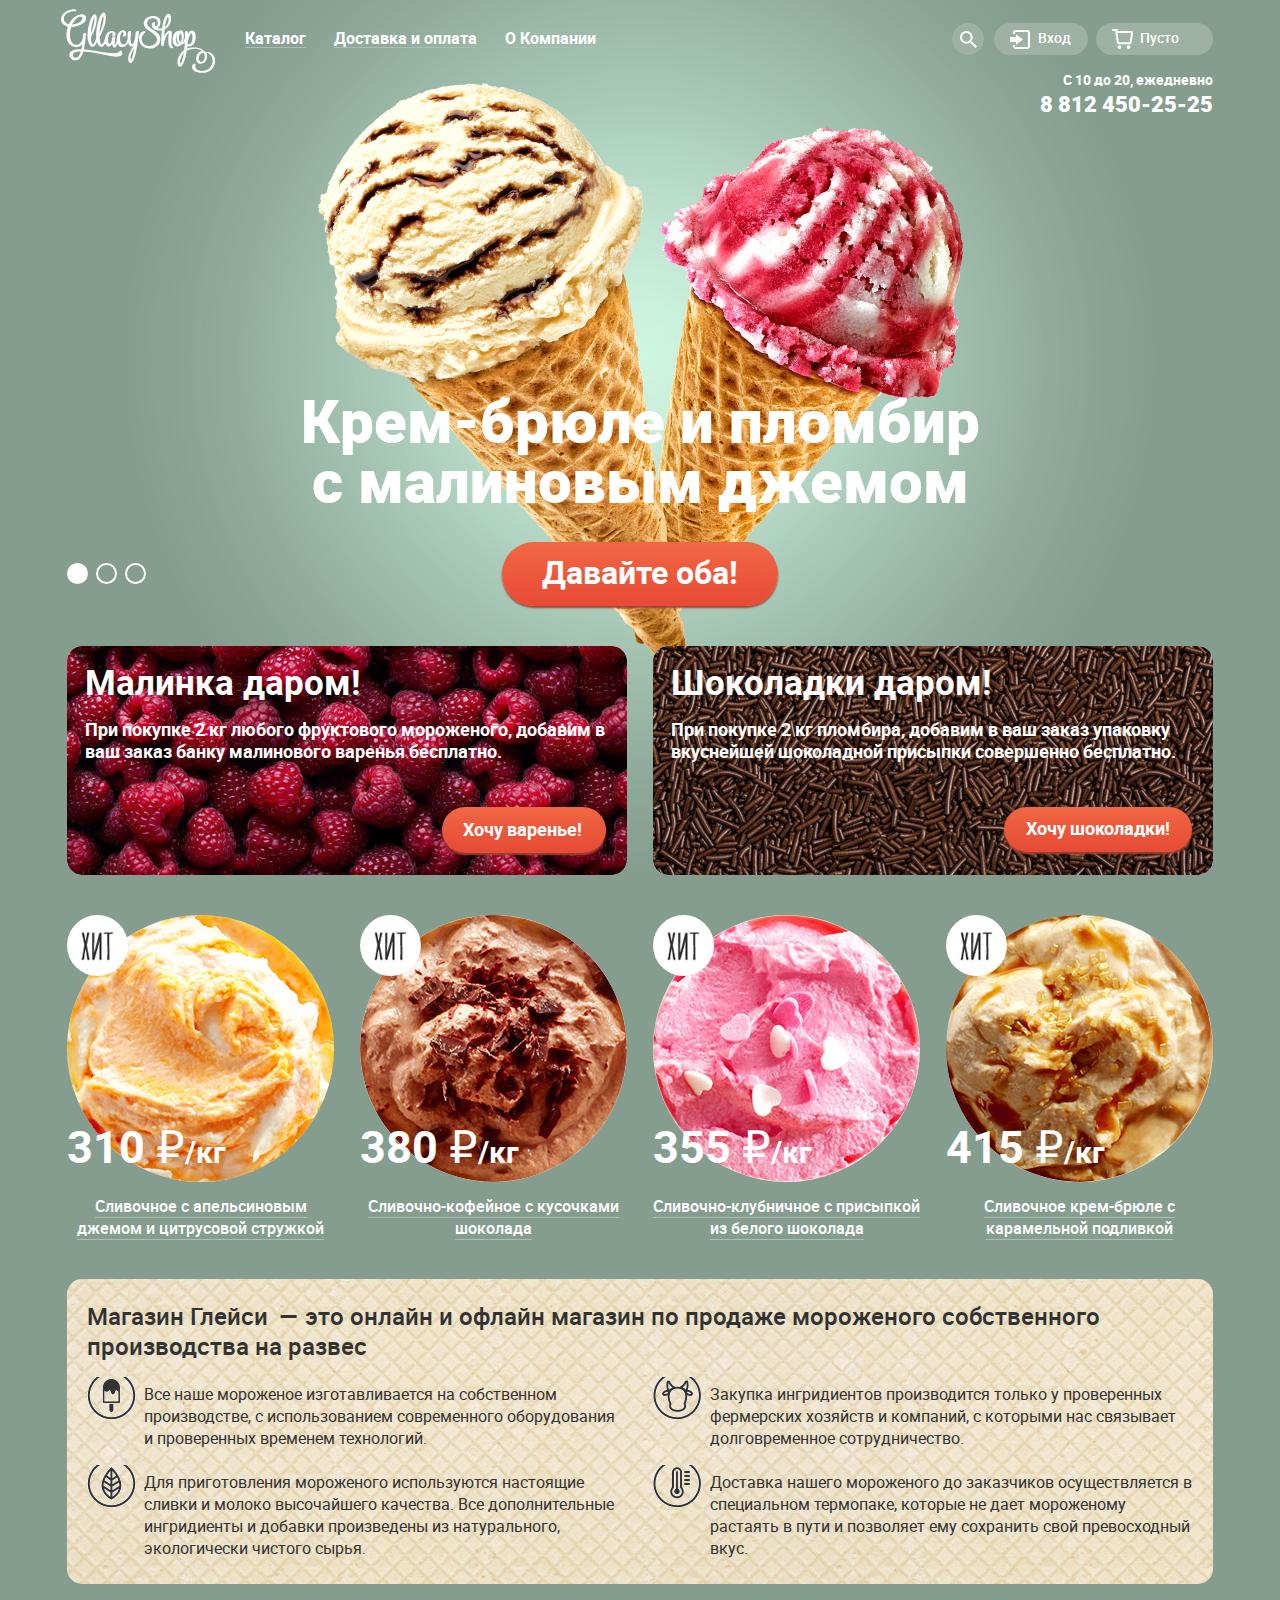
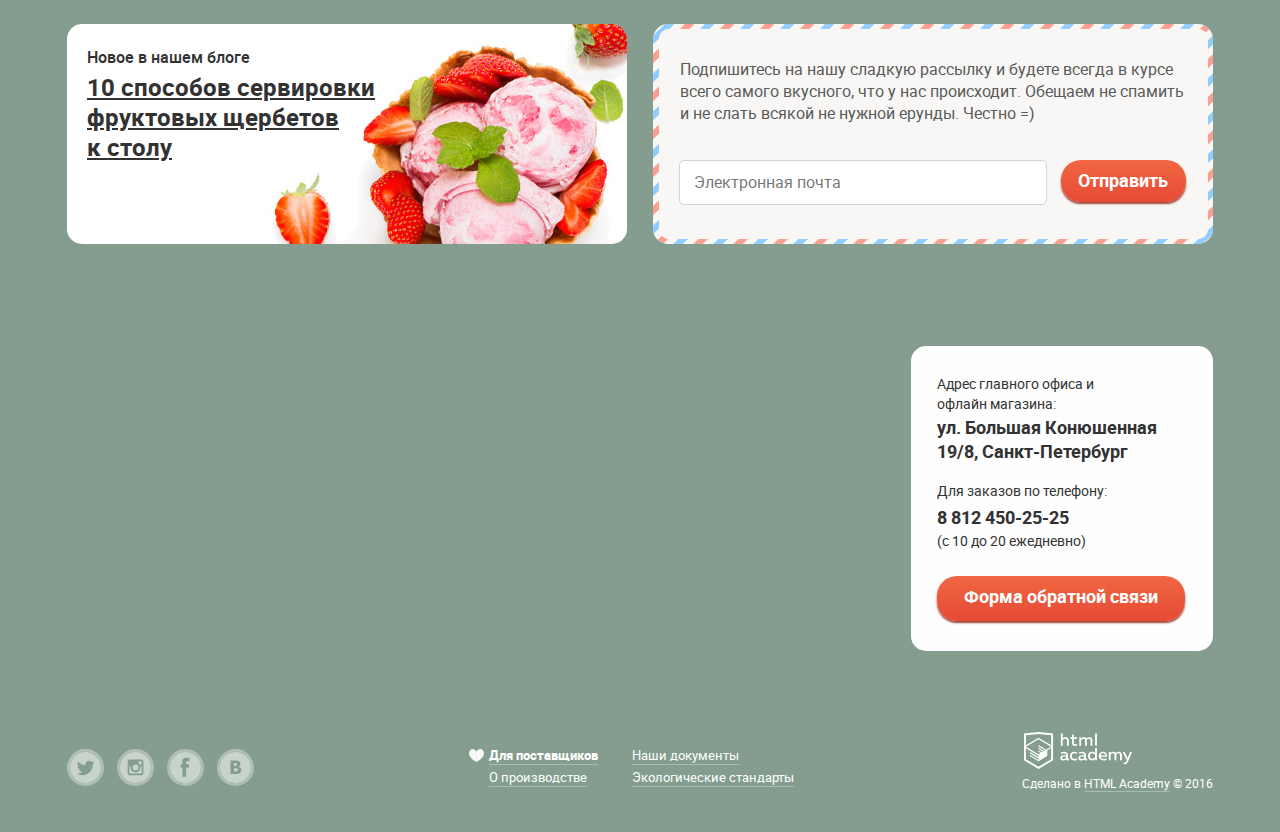
==== commit f7b10c17: "Мелкие исправления" ====
--- a/index.html
+++ b/index.html
@@ -115,10 +115,10 @@
 						<div class="header-contacts">
 							<p>
 								С 10 до 20, ежедневно
-								<div class="header-telephone">
+							</p>
+							<div class="header-telephone">
 									8 812 450-25-25
-								</div>
-							</p>
+							</div>
 						</div>
 		
 					</div>
@@ -362,7 +362,7 @@
 									&#040;с 10 до 20 ежедневно&#041;
 								</p>
 
-								<a class="btn" href="#">Форма обратной связи</a>
+								<a class="btn" href="javascript: void(0);">Форма обратной связи</a>
 
 							</div>
 
@@ -370,7 +370,7 @@
 					
 					<div class="map-container">
 						
-						<iframe src="https://www.google.com/maps/embed?pb=!1m18!1m12!1m3!1d1998.5989424123607!2d30.32089461558455!3d59.93879686904853!2m3!1f0!2f0!3f0!3m2!1i1024!2i768!4f13.1!3m3!1m2!1s0x4696310fca5ba729%3A0xea9c53d4493c879f!2z0JHQvtC70YzRiNCw0Y8g0JrQvtC90Y7RiNC10L3QvdCw0Y8g0YPQuy4sIDE5LCDQodCw0L3QutGCLdCf0LXRgtC10YDQsdGD0YDQsywgMTkxMTg2!5e0!3m2!1sru!2sru!4v1462816448615" width="100%" height="430" frameborder="0" style="border:0" allowfullscreen></iframe>
+						<iframe src="https://www.google.com/maps/embed?pb=!1m18!1m12!1m3!1d1998.5989424123607!2d30.32089461558455!3d59.93879686904853!2m3!1f0!2f0!3f0!3m2!1i1024!2i768!4f13.1!3m3!1m2!1s0x4696310fca5ba729%3A0xea9c53d4493c879f!2z0JHQvtC70YzRiNCw0Y8g0JrQvtC90Y7RiNC10L3QvdCw0Y8g0YPQuy4sIDE5LCDQodCw0L3QutGCLdCf0LXRgtC10YDQsdGD0YDQsywgMTkxMTg2!5e0!3m2!1sru!2sru!4v1462816448615" allowfullscreen></iframe>
 					
 					</div>
 
@@ -390,8 +390,8 @@
 					<div class="footer-menu">
 						<ul>
 							<li class="for-providers"><a href="#">Для поставщиков</a></li>
+							<li><a href="#">Наши документы</a></li>
 							<li><a href="#">О производстве</a></li>
-							<li><a href="#">Наши документы</a></li>
 							<li><a href="#">Экологические стандарты</a></li>
 						</ul>
 					</div>
--- a/css/style.css
+++ b/css/style.css
@@ -1057,6 +1057,7 @@
 	
 	font: 16px / 22px "Roboto Medium", Helvetica, sans-serif;
 	white-space: normal;
+	line-height: 12px;
 	
 	border-bottom: 1px solid #adbdb4;
 }
@@ -1084,8 +1085,13 @@
 	
 	background: #9db1a5;
 	border-radius: 5px;
-}
-
+	/*opacity: 0.9;*/
+}
+/*Как сделать кнопку непрозрачной?
+.product .hide-product-container a {
+	opacity: 1;
+}
+*/
 .product:hover .hide-product-container {
 	display: block;
 }
@@ -1265,6 +1271,13 @@
 	margin: 0 auto;
 }
 
+.map-container iframe {
+	width: 100%;
+	height: 430px;
+	
+	border: 0;
+}
+
 .contacts-container {
 	position: relative;
 	width: 1200px;
@@ -1272,6 +1285,8 @@
 	
 	background: green;
 }
+
+
 
 .map-contacts {
 	position: absolute;
@@ -1315,10 +1330,6 @@
 }
 
 .map-contacts .btn {
-	/*padding-right: 27px;
-    padding-left: 27px;
-    padding-top: 8px;
-    padding-bottom: 13px;*/
 	padding: 8px 27px 13px 27px;
 }
 
@@ -1493,26 +1504,25 @@
 .footer-menu ul {
 	padding: 0;
 	margin: 0;
-	height: 50px;
-	width: 380px;
+	/*height: 50px;*/
+	width: 370px;
 	
 	list-style: none;
 	
 	font: 13px / 18px "Roboto Regular", Helvetica, sans-serif;
-	   -moz-column-count: 2;
-	-webkit-column-count: 2;
-	        column-count: 2;
 	text-align: left;
 }
 
 .footer-menu li {
-	margin-bottom: 3px;
+	display: inline-block;
+	margin-bottom: 4px;
+	
 	width: 182px;
 }
 
 .footer-menu li:nth-child(1),
-.footer-menu li:nth-child(2) 	{
-	width: 145px;
+.footer-menu li:nth-child(3) 	{
+	width: 140px;
 }
 
 .footer-menu li a {
@@ -1636,9 +1646,6 @@
 	padding: 0;
 	
 	font: 14px / 16px "Roboto Regular", Helvetica, sans-serif;
-	-webkit-column-count: 2;
-	   -moz-column-count: 2;
-	        column-count: 2;
 }
 
 .breadcrumbs li {
@@ -1647,6 +1654,14 @@
 	display: inline-block;
 	
 	vertical-align: top;
+}
+
+.breadcrumbs li::after {
+	content: "\00A0\00A0\00BB\00A0";
+}
+
+.breadcrumbs li:last-child::after {
+	content: "";
 }
 
 .breadcrumbs li a {
@@ -1658,15 +1673,15 @@
 	position: absolute;
 	left: 0;
 	bottom: 0px;
-	/*right: 10px;*/
-	
-	width: 100%;
+	right: 17px;
+	
+	
 	height: 1px;
 	
 	background: #a9bbb1;
 }
 
-.breadcrumbs li a:hover::after {
+.breadcrumbs li:hover a::after {
 	background: #a7a294;
 }
 
@@ -1701,17 +1716,13 @@
 	position: relative;
 	
 	display: inline-block;
-	margin-right: 16px;
+	margin-right: 12px;
 	
 	vertical-align: bottom;
 }
 
-.filter-container:nth-child(2) {
-	width: 200px;
-}
-
 .filter {
-	padding: 5px 20px;
+	padding: 5px 16px 5px 20px;
 	margin-top: 5px;
 	
 	border-radius: 20px;
@@ -1729,12 +1740,18 @@
 	font: 14px / 16px "Roboto Regular", Helvetica, sans-serif;
 }
 
+.fat-filter {
+    padding-top: 5px;
+    padding-left: 26px;
+    padding-bottom: 9px;
+}
+
 .fill-filter label,
 .fat-filter label {
 	position: relative;
 	
 	margin-left: 21px;
-	margin-right: 32px;
+    margin-right: 24px;
 }
 
 .fill-filter label:last-child,
@@ -1795,6 +1812,7 @@
 
 .filter label .radio-indicator {
 	position: absolute;
+	top: 2px;
 	left: -32px;
 	
 	width: 20px;
@@ -1835,11 +1853,7 @@
 }
 
 .popularity-filter select {
-	width: 200px;
-	height: 33px;
-	
-	padding-left: 20px;
-	padding-right: 20px;
+	padding: 9px 33px 9px 15px;
 	
 	border: none;
 	border-radius: 20px;
@@ -1875,8 +1889,8 @@
 .price-filter {
 	position: relative;
 	
-	padding: 14px 15px 5px 15px;
-	height: 14px;
+	width: 188px;
+	padding: 16px 15px 16px 15px;
 }
 
 .price-filter .scale {
@@ -1907,25 +1921,27 @@
 }
 
 .price-filter .toggle-min {
-	left: 39px;
+	top: 8px;
+	left: 43px;
 }
 
 .price-filter .toggle-min:hover {
-	top: 5px;
-	left: 38px;
+	top: 7px;
+	left: 42px;
 	
 	border: 1px solid #f8f7f4;
 }
 
+.price-filter .toggle-max {
+	top: 8px;
+	left: 136px;
+}
+
 .price-filter .toggle-max:hover {
-	top: 5px;
-	left: 123px;
+	top: 7px;
+	left: 135px;
 	
 	border: 1px solid #f8f7f4;
-}
-
-.price-filter .toggle-max {
-	left: 124px;
 }
 
 .filter .filter-submit {
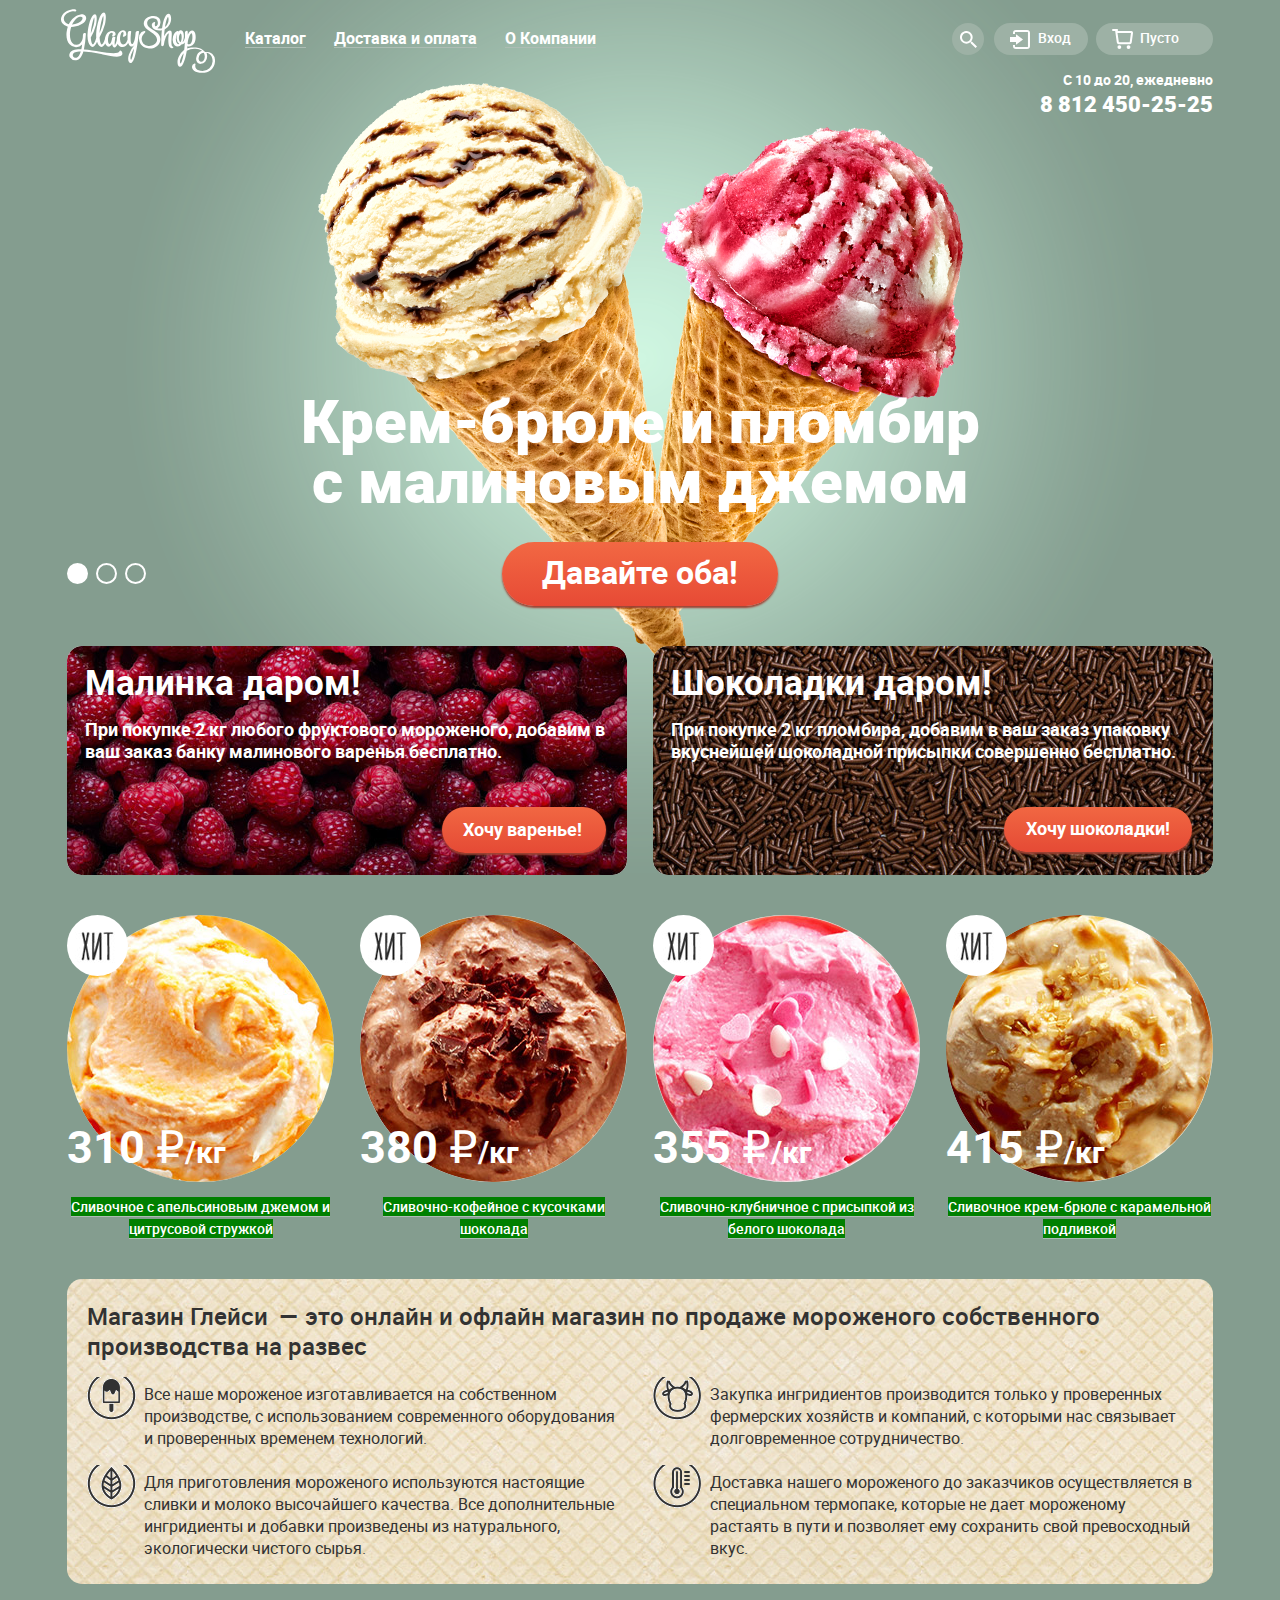
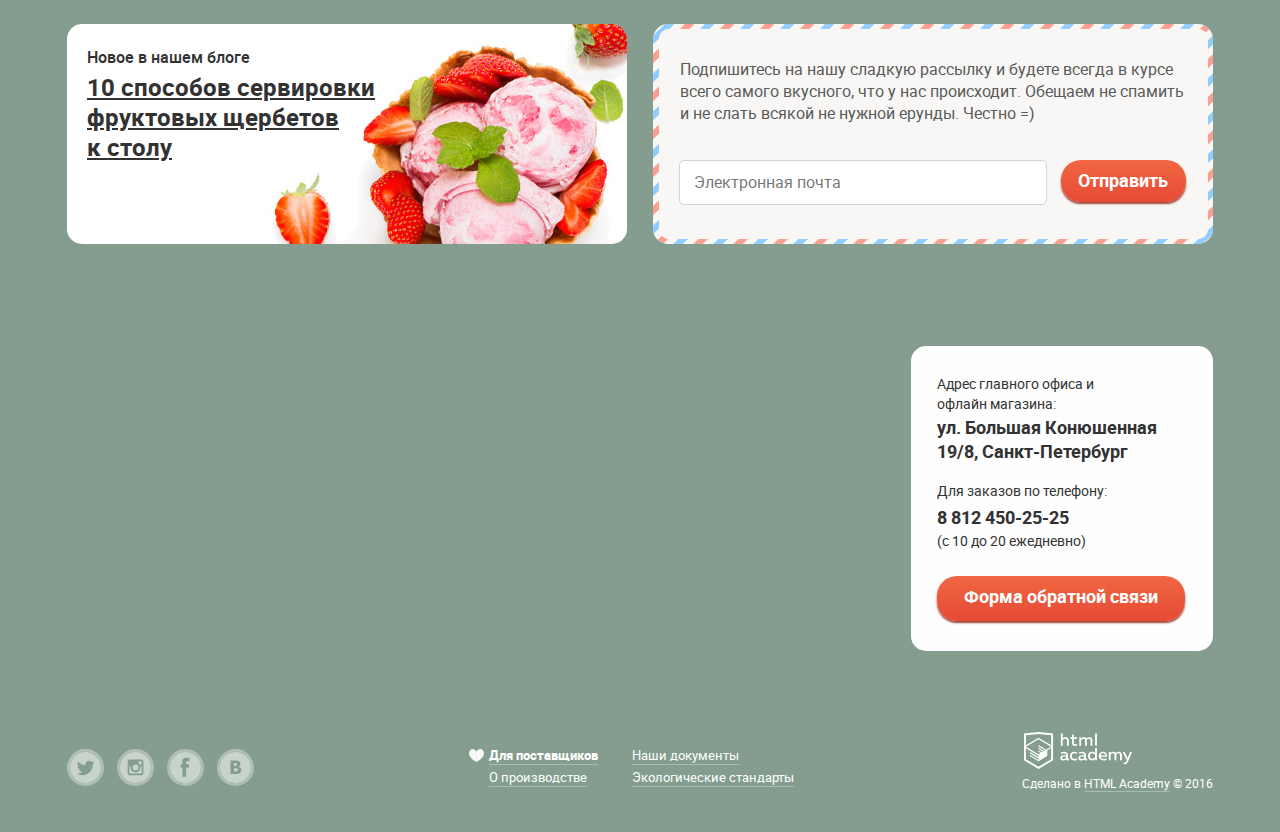
==== commit 5dc8e023: "Исправления" ====
--- a/index.html
+++ b/index.html
@@ -10,9 +10,9 @@
 	
 	<body>
 		
-		<input type="radio" id="slider-btn-1" name="slider-toggle" checked>
-		<input type="radio" id="slider-btn-2" name="slider-toggle">
-		<input type="radio" id="slider-btn-3" name="slider-toggle">
+		<input type="radio" class="slider-btn-1-class" id="slider-btn-1" name="slider-toggle" checked>
+		<input type="radio" class="slider-btn-2-class" id="slider-btn-2" name="slider-toggle">
+		<input type="radio" class="slider-btn-3-class" id="slider-btn-3" name="slider-toggle">
 		
 		<div class="body-content">
 		
@@ -35,7 +35,7 @@
 												<a class="sub-menu-header" href="#">Новинки</a>
 											</li>
 											<li>
-												<a href="catalog-creamy.html">Сливочное</a>
+												<a href="catalog.html">Сливочное</a>
 											</li>
 											<li>
 												<a href="#">Щербеты</a>
@@ -131,18 +131,18 @@
 				<div class="container">
 
 					<div class="slider-container">
-
-						<div class="slide" id="slide-1">
+						 <!--id="slide-1"-->
+						<div class="slide slide-1">
 							<div class="slide-title">Крем-брюле и пломбир с малиновым джемом</div>
 							<a class="slide-btn btn" href="#">Давайте оба&#033;</a>
 						</div>
 
-						<div class="slide" id="slide-2">
+						<div class="slide slide-2">
 							<div class="slide-title">Шоколадный пломбир и лимонный сорбет</div>
 							<a class="slide-btn btn" href="#">Давайте оба&#033;</a>
 						</div>
 
-						<div class="slide" id="slide-3">
+						<div class="slide slide-3">
 							<div class="slide-title">Пломбир с помадкой и клубничный щербет</div>
 							<a class="slide-btn btn" href="#">Давайте оба&#033;</a>
 						</div>
--- a/css/style.css
+++ b/css/style.css
@@ -7,7 +7,6 @@
          url("../fonts/roboto-black-webfont.ttf") format("truetype");
     font-weight: normal;
     font-style: normal;
-
 }
 
 @font-face {
@@ -19,7 +18,6 @@
          url("../fonts/roboto-bold-webfont.ttf") format("truetype");
     font-weight: normal;
     font-style: normal;
-
 }
 
 @font-face {
@@ -31,7 +29,6 @@
          url("../fonts/roboto-medium-webfont.ttf") format("truetype");
     font-weight: normal;
     font-style: normal;
-
 }
 
 @font-face {
@@ -45,16 +42,7 @@
     font-style: normal;
 }
 
-
-
-
-
-
-/*
-	СЛАЙДЕР:
-	СОСТОЯНИЕ ССЫЛОК (ПРИ НАВЕДЕНИИ) ПРИ 2-ОМ И 3-ЕМ СЛАЙДЕ?
-*/
-
+/*------------------Основные стили----------------------*/
 
 html {
 	padding: 0;
@@ -198,12 +186,14 @@
 .field-container input:focus + label,
 .field-container textarea:focus + label {
 	display: inline;
+	
 	color: #8fbdec;
 }
 
 .field-container input:valid + label,
 .field-container textarea:valid + label {
 	display: inline;
+	
 	color: #a0a0a0;
 }
 
@@ -223,6 +213,7 @@
 	left: 10px;
 	
 	font: 11px / 13px "Roboto Regular", Helvetica, sans-serif;
+	
 	color: #a7a7a7;
 }
 
@@ -252,15 +243,7 @@
 	background: rgba(0, 0, 0, 0.5);
 }
 
-
-
-
-
-
-
-
-
-
+/*------------------Шапка сайта----------------------*/
 
 .main-header {
 	padding-top: 9px;
@@ -274,9 +257,6 @@
 	margin-left: -6px;
 }
 
-
-
-
 .main-navigation {
 	position: relative;
 	
@@ -310,7 +290,6 @@
 	padding: 4px 13px 6px 13px;
 
 	text-decoration: none;
-	
 	border-radius: 15px;
 }
 
@@ -369,10 +348,7 @@
 	color: white;
 }
 
-
-
-
-
+/*------------------Шапка сайта: подменю----------------------*/
 
 .sub-menu-container {
 	padding-top: 10px;
@@ -447,10 +423,7 @@
 	background: #d1d0ce;
 }
 
-
-
-
-
+/*------------------Блок пользователя----------------------*/
 
 .user-block {
 	position: relative;
@@ -461,7 +434,6 @@
 	font: 14px / 16px "Roboto Medium", Helvetica, sans-serif;
 }
 
-
 .user-block-form-container {
 	padding-top: 10px;
 }
@@ -475,6 +447,7 @@
 	
 	display: block;
 	padding: 7px 0 9px 44px;
+	
 	text-decoration: none;
 }
 
@@ -503,6 +476,8 @@
 	color: #333333;
 }
 
+/*------------------Блок пользователя: поиск----------------------*/
+
 .user-block .search-toggle {
 	background-image: url(../img/search-icon.svg);
 	background-position: center;
@@ -541,6 +516,8 @@
 	width: 239px;
 }
 
+/*------------------Блок пользователя: вход----------------------*/
+
 .user-block .login-toggle {
 	padding-right: 17px;
 	margin-left: 7px;
@@ -584,33 +561,6 @@
 	text-decoration: none;
 	border-bottom: 1px solid #b2b2b2;
 }
-
-/*
-.login-form .recover::after,
-.login-form .registration::after {
-	content: "";
-	position: absolute;
-	bottom: -1px;
-	left: 0;
-	
-	width: 100%;
-	height: 1px;
-	
-	background: #b2b2b2;
-}
-
-.login-form .recover:hover::after,
-.login-form .registration:hover::after {
-	background: #f9cdc4;
-}
-
-.login-form .recover:active::after,
-.login-form .registration:active::after {
-	left: -10px;
-	
-	background: #f9cdc4;
-}
-*/
 
 .login-form .recover:hover,
 .login-form .registration:hover,
@@ -629,6 +579,8 @@
 	color: #fefefe;
 }
 
+/*------------------Блок пользователя: корзина----------------------*/
+
 .user-block .bucket-empty-toggle,
 .user-block .bucket-full-toggle {
 	width: 117px;
@@ -670,7 +622,6 @@
 
 .bucket-form table {
 	margin-bottom: 10px;
-	
 	padding-bottom: 5px;
 	
 	border-spacing: 10px;
@@ -738,6 +689,7 @@
 	
 	width: 14px;
 	height: 1px;
+	
 	background-color: #323232;
 	border-radius: 1px;
 }
@@ -752,11 +704,7 @@
 	        transform: rotate(-45deg);
 }
 
-
-
-
-
-
+/*------------------Блок пользователя: контакты----------------------*/
 
 .header-contacts {
 	position: absolute;
@@ -782,15 +730,7 @@
 	cursor: default;
 }
 
-
-
-
-
-
-
-
-
-
+/*------------------Слайдер----------------------*/
 
 body > input[type="radio"] {
 	display: none;
@@ -867,53 +807,53 @@
 	outline: none;
 }
 
-#slider-btn-1:checked ~ .body-content #slide-1,
-#slider-btn-2:checked ~ .body-content #slide-2,
-#slider-btn-3:checked ~ .body-content #slide-3 {
+.slider-btn-1-class:checked ~ .body-content .slide-1,
+.slider-btn-2-class:checked ~ .body-content .slide-2,
+.slider-btn-3-class:checked ~ .body-content .slide-3 {
 	display: block;
 }
 
-#slider-btn-1:checked ~ .body-content {
+.slider-btn-1-class:checked ~ .body-content {
 	background-color: #849d8f;
 	background-image: url(../img/slide-1.png);
 }
 
-#slider-btn-1:checked ~ .body-content .user-block-item {
+.slider-btn-1-class:checked ~ .body-content .user-block-item {
 	background-color: #9db1a5;
 }
 
-#slider-btn-2:checked ~ .body-content .user-block-item {
+.slider-btn-2-class:checked ~ .body-content .user-block-item {
 	background-color: #a5b0bd;
 }
 
-#slider-btn-3:checked ~ .body-content .user-block-item {
+.slider-btn-3-class:checked ~ .body-content .user-block-item {
 	background-color: #bcada7;
 }
 
-#slider-btn-1:checked ~ .body-content .user-block-item:hover,
-#slider-btn-2:checked ~ .body-content .user-block-item:hover,
-#slider-btn-3:checked ~ .body-content .user-block-item:hover {
+.slider-btn-1-class:checked ~ .body-content .user-block-item:hover,
+.slider-btn-2-class:checked ~ .body-content .user-block-item:hover,
+.slider-btn-3-class:checked ~ .body-content .user-block-item:hover {
 	background-color: #f7f6f3;
 	color: #333333;
 }
 
-#slider-btn-2:checked ~ .body-content {
+.slider-btn-2-class:checked ~ .body-content {
 	background-color: #8996a6;
 	background-image: url(../img/slide-2.png);
 }
 
-#slider-btn-2:checked ~ .body-content .product .hide-product-container {
+.slider-btn-2-class:checked ~ .body-content .product .hide-product-container {
 	background: #89a69f;
 }
 
-#slider-btn-3:checked ~ .body-content {
+.slider-btn-3-class:checked ~ .body-content {
 	background-color: #9d8b84;
 	background-image: url(../img/slide-3.png);
 }
 
-#slider-btn-1:checked ~ .body-content label[for="slider-btn-1"],
-#slider-btn-2:checked ~ .body-content label[for="slider-btn-2"],
-#slider-btn-3:checked ~ .body-content label[for="slider-btn-3"] {
+.slider-btn-1-class:checked ~ .body-content label[for="slider-btn-1"],
+.slider-btn-2-class:checked ~ .body-content label[for="slider-btn-2"],
+.slider-btn-3-class:checked ~ .body-content label[for="slider-btn-3"] {
 	background-color: #ffffff;
 }
 
@@ -923,15 +863,7 @@
 	background-color: #b2c1b7;
 }
 
-
-
-
-
-
-
-
-
-
+/*------------------Блок акций----------------------*/
 
 .stock {
 	width: 521px;
@@ -983,12 +915,7 @@
 	padding: 9px 22px 12px 22px;
 }
 
-
-
-
-
-
-
+/*------------------Блок продукции----------------------*/
 
 .products {
 	margin-bottom: 40px;
@@ -1034,7 +961,6 @@
 	
 	border-radius: 50%;
 	overflow: hidden;
-	
 	background: green;
 }
 
@@ -1057,9 +983,12 @@
 	
 	font: 16px / 22px "Roboto Medium", Helvetica, sans-serif;
 	white-space: normal;
-	line-height: 12px;
+	/*cделать подчеркивание выше-------------------------------------------------------------------------------------------*/
+	font-size: 14px;
+	line-height: 10px;
 	
 	border-bottom: 1px solid #adbdb4;
+	background: green;
 }
 
 .hit-container {
@@ -1083,25 +1012,15 @@
 	
 	text-align: center;
 	
-	background: #9db1a5;
+	background: rgba(157, 177, 165, 0.5);
 	border-radius: 5px;
-	/*opacity: 0.9;*/
-}
-/*Как сделать кнопку непрозрачной?
-.product .hide-product-container a {
-	opacity: 1;
-}
-*/
+}
+
 .product:hover .hide-product-container {
 	display: block;
 }
 
-
-
-
-
-
-
+/*------------------Блок преимуществ----------------------*/
 
 .features-container {
 	margin-bottom: 40px;
@@ -1144,7 +1063,6 @@
 .features-right-column .feature {
 	padding-left: 57px;
 	padding-right: 21px;
-	
 	width: 482px;
 }
 
@@ -1168,10 +1086,7 @@
 	background-image: url(../img/feature-thermometer.png);
 }
 
-
-
-
-
+/*------------------Блок дополнительных опций----------------------*/
 
 .advanced-options {
 	margin-bottom: 40px;
@@ -1188,7 +1103,6 @@
 }
 
 .blog p {
-
 	margin-top: 22px;
 	margin-bottom: 4px;
 	
@@ -1202,17 +1116,12 @@
 	
 	color: #323232;
 	text-decoration: underline;
-	/*border-bottom: 1px solid #b2b2b2;*/
 }
 
 .blog a:hover,
 .blog a:active {
 	color: #e84d37;
-	/*border-color: #f9cdc4;*/
-}
-
-
-
+}
 
 .subscribe {
 	float: right;
@@ -1253,13 +1162,8 @@
 	padding-right: 18px;
 }
 
-
-
-
-
-
-
-/*Вставить интерактивную карту*/
+/*------------------Блок карты----------------------*/
+
 .map {
 	height: 430px;	
 	
@@ -1282,11 +1186,7 @@
 	position: relative;
 	width: 1200px;
 	margin: 0 auto;
-	
-	background: green;
-}
-
-
+}
 
 .map-contacts {
 	position: absolute;
@@ -1333,18 +1233,16 @@
 	padding: 8px 27px 13px 27px;
 }
 
-
-
-
-
+/*------------------Форма обратной связи----------------------*/
 
 .feedback-form {
 	position: fixed;
-	top: 300px;
+	top: 50%;
 	left: 50%;
 	z-index: 100;
 	
-	margin-left: -260px; /*Подправить*/
+	margin-top: -215px;
+	margin-left: -260px;
 	padding: 15px 25px 5px;
 	width: 477px;
 	
@@ -1362,6 +1260,7 @@
 	position: relative;
 	
 	margin-top: 20px;
+	
 	font: 16px / 24px "Roboto Regular", Helvetica, sans-serif;
 }
 
@@ -1411,6 +1310,7 @@
 	
 	width: 30px;
 	height: 4px;
+
 	background-color: #323232;
 	border-radius: 1px;
 }
@@ -1425,15 +1325,7 @@
 	        transform: rotate(-45deg);
 }
 
-
-
-
-
-
-
-
-
-
+/*------------------Подвал сайта----------------------*/
 
 .footer-social {
 	float: left;
@@ -1488,11 +1380,6 @@
 	opacity: 0.7;
 }
 
-
-
-
-
-
 .footer-menu {
 	float: left;
 	padding-left: 206px;
@@ -1504,19 +1391,17 @@
 .footer-menu ul {
 	padding: 0;
 	margin: 0;
-	/*height: 50px;*/
 	width: 370px;
-	
-	list-style: none;
 	
 	font: 13px / 18px "Roboto Regular", Helvetica, sans-serif;
 	text-align: left;
+	
+	list-style: none;
 }
 
 .footer-menu li {
 	display: inline-block;
 	margin-bottom: 4px;
-	
 	width: 182px;
 }
 
@@ -1535,31 +1420,6 @@
 	text-decoration: none;
 	border-bottom: 1px solid #a9bbb1;
 }
-
-/*
-.footer-menu li a::after {
-	content: "";
-	position: absolute;
-	bottom: -1px;
-	left: 20px;
-	right: 0;
-	
-	height: 1px;
-	
-	background: #a9bbb1;
-}
-
-.footer-menu li a:hover::after {
-	background: #a7a294;
-}
-
-.footer-menu li a:active::after {
-	left: 10px;
-	right: 10px;
-	
-	background: #a7a294;
-}
-*/
 
 .footer-menu li a:hover,
 .footer-menu li a:active {
@@ -1573,9 +1433,6 @@
 	background: url(../img/heart.svg) no-repeat 0 center;
 }
 
-
-
-
 .copyright {
 	float: right;
 	padding-top: 18px;
@@ -1600,29 +1457,6 @@
 	text-decoration: none;
 	border-bottom: 1px solid #a9bbb1;
 }
-/*
-.copyright p a::after {
-	content: "";
-	position: absolute;
-	bottom: -1px;
-	left: 0;
-	
-	width: 100%;
-	height: 1px;
-	
-	background: #a9bbb1;
-}
-
-.copyright p a:hover::after {
-	background: #a7a294;
-}
-
-.copyright p a:active::after {
-	left: -10px;
-	
-	background: #a7a294;
-}
-*/
 
 .copyright p a:hover,
 .copyright p a:active {
@@ -1630,10 +1464,7 @@
 	border-color: #a7a294;
 }
 
-
-
-
-
+/*------------------Блок "хлебных крошек"----------------------*/
 
 .breadcrumbs {
 	position: absolute;
@@ -1675,7 +1506,6 @@
 	bottom: 0px;
 	right: 17px;
 	
-	
 	height: 1px;
 	
 	background: #a9bbb1;
@@ -1694,12 +1524,11 @@
 	height: 0;
 }
 
-
-
-
-
-
-
+.breadcrumbs li span {
+	cursor: default;
+}
+
+/*------------------Блок фильтра в каталоге----------------------*/
 
 .filters {
 	margin-bottom: 40px;
@@ -1860,6 +1689,7 @@
 	outline: none;
 	background: #a9b9af url(../img/select-arrow.svg) no-repeat 170px center;
 	color: white;
+	cursor: pointer;
     -webkit-appearance: none;
     -moz-appearance: none;
     text-indent: 0.01px;
@@ -1870,7 +1700,6 @@
 	display: none;
 }
 
-.popularity-filter:hover,
 .popularity-filter:hover select {
 	border: none;
 	outline: none;
@@ -1879,10 +1708,8 @@
 	color: #323232;
 }
 
-.popularity-filter select option
-.popularity-filter:hover select option,
-.popularity-filter select option:hover {
-	background: #ffffff;
+.popularity-filter select option {
+	background-color: #ffffff;
 	color: #323232;
 }
 
@@ -1966,11 +1793,7 @@
 	box-shadow: inset 0 2px 0 0 #8e8e8e;
 }
 
-
-
-
-
-
+/*------------------Блок переключателя страниц в каталоге----------------------*/
 
 .paginator {
 	font: 16px / 18px "Roboto Medium", Helvetica, sans-serif;
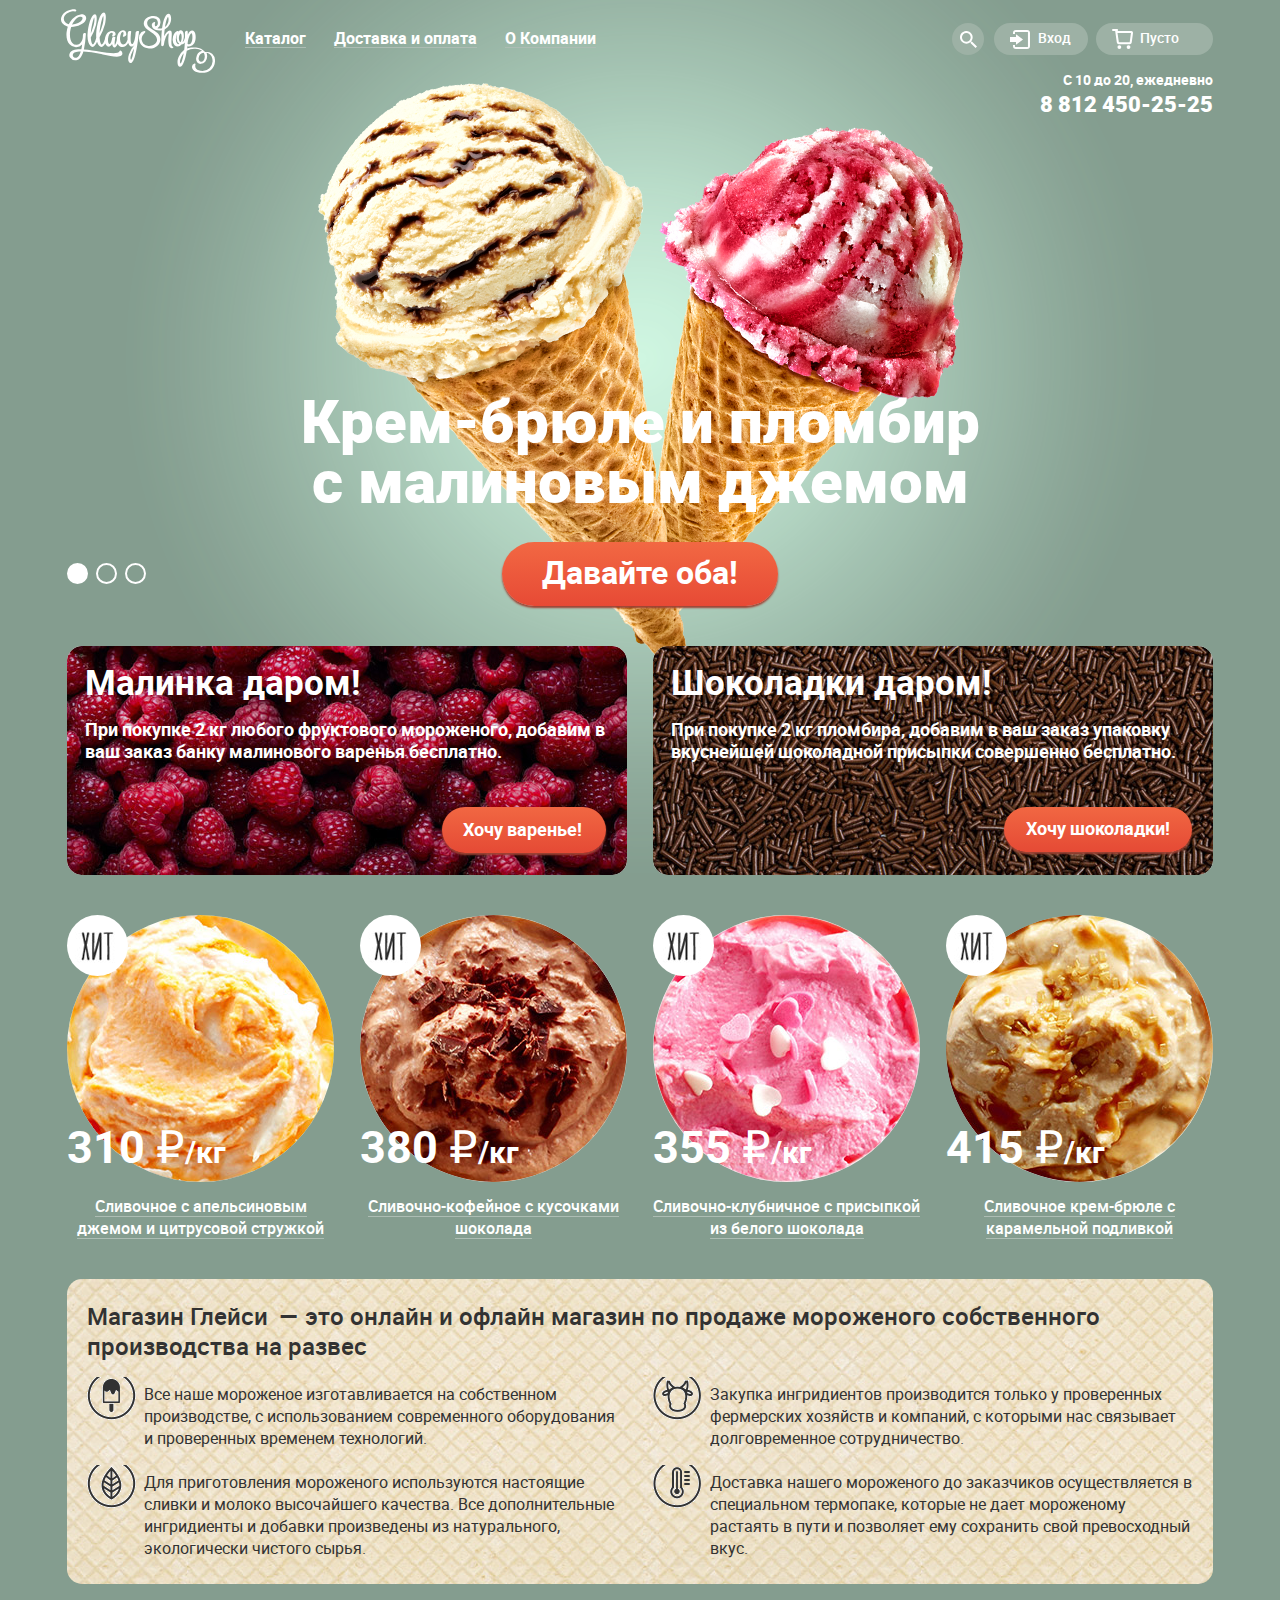
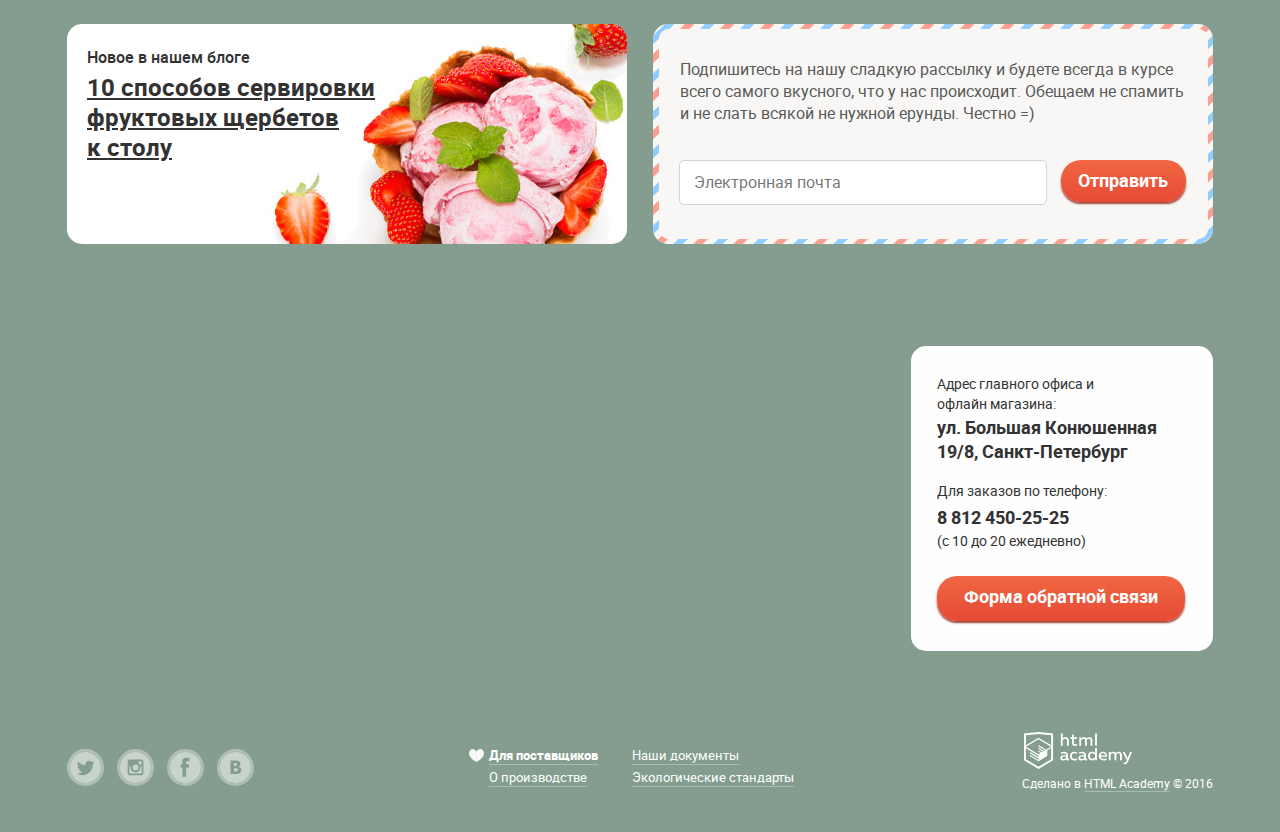
==== commit d6daa479: "закончил с Perfect Pixel" ====
--- a/index.html
+++ b/index.html
@@ -371,7 +371,7 @@
 					<div class="map-container">
 						
 						<iframe src="https://www.google.com/maps/embed?pb=!1m18!1m12!1m3!1d1998.5989424123607!2d30.32089461558455!3d59.93879686904853!2m3!1f0!2f0!3f0!3m2!1i1024!2i768!4f13.1!3m3!1m2!1s0x4696310fca5ba729%3A0xea9c53d4493c879f!2z0JHQvtC70YzRiNCw0Y8g0JrQvtC90Y7RiNC10L3QvdCw0Y8g0YPQuy4sIDE5LCDQodCw0L3QutGCLdCf0LXRgtC10YDQsdGD0YDQsywgMTkxMTg2!5e0!3m2!1sru!2sru!4v1462816448615" allowfullscreen></iframe>
-					
+						
 					</div>
 
 				</section>
@@ -422,7 +422,6 @@
 					</div>
 					<div class="field-container">
 						<textarea name="feedback-text" id="feedback-text-field" rows="5" placeholder="Напишите что-нибудь&hellip;" required></textarea>
-						<!-- placeholder не работает -->
 						<label class="hide" for="feedback-text-field">Напишите что-нибудь&hellip;</label>
 					</div>
 					<input type="submit" value="Отправить">
--- a/css/style.css
+++ b/css/style.css
@@ -42,6 +42,28 @@
     font-style: normal;
 }
 
+@keyframes bounce {
+	0% 		{	transform: translateY(-2000px);	}
+	70% 	{	transform: translateY(30px);	}
+	90% 	{	transform: translateY(-10px);	}
+	100% 	{	transform: translateY(0);	}
+}
+
+@keyframes bounce-back {
+	0% 		{	transform: translateY(0);	}
+	70% 	{	transform: translateY(-10px);	}
+	90% 	{	transform: translateY(30px);	}
+	100% 	{	transform: translateY(-2000px);	}
+}
+
+/*Анимация тряски модального окна
+@keyframes shake {
+	0%, 100% 							{ transform: translateX(0); 		}
+	10%, 30%, 50%, 70%, 90% 	{ transform: translateX(-10px); 	}
+	20%, 40%, 60%, 80% 			{ transform: translateX(10px); 	}
+}
+*/
+
 /*------------------Основные стили----------------------*/
 
 html {
@@ -50,6 +72,8 @@
 }
 
 body {
+	margin: 0 auto;
+
 	font: 16px / 22px "Roboto Medium", Helvetica, sans-serif;
 	
 	color: #ffffff;
@@ -57,6 +81,10 @@
 }
 
 .body-content {
+	width: 100%;
+	margin-right: 0;
+	padding: 0;
+	
 	font: 16px / 22px "Roboto Medium", Helvetica, sans-serif;
 	
 	color: #ffffff;
@@ -90,6 +118,7 @@
 	font: 35px / 41px "Roboto Bold", Helvetica, sans-serif;
 
 	color: #ffffff;
+	cursor: default;
 }
 
 h2 {
@@ -151,7 +180,7 @@
 
 .field-container input,
 .field-container textarea {
-	padding: 10px 15px;
+	padding: 8px 0px 10px 12px;
 	
 	border-radius: 5px;
 	border: 1px solid #d3d3d2;
@@ -184,7 +213,9 @@
 }
 
 .field-container input:focus + label,
-.field-container textarea:focus + label {
+.field-container textarea:focus + label,
+.field-container input:focus:valid + label,
+.field-container textarea:focus:valid + label {
 	display: inline;
 	
 	color: #8fbdec;
@@ -221,6 +252,19 @@
 	display: none;
 }
 
+.feedback-form-bounce {
+	animation: bounce 0.6s;
+}
+
+.feedback-form-bounce-back {
+	animation: bounce-back 0.6s;
+}
+
+/* Класс для тряски модального окна
+.modal-error {
+	animation: shake 0.6s;
+}
+*/
 .container {
 	width: 1146px;
 	margin: 0 auto;
@@ -360,8 +404,8 @@
 
 .main-navigation-catalog .sub-menu-container {
 	position: absolute;
-	top: 25px;
-	left: -7px;
+	top: 22px;
+	left: -8px;
 	z-index: 30;
 	
 	width: 143px;
@@ -439,6 +483,8 @@
 }
 
 .user-block-item:hover .user-block-form-container {
+	top: 25px;
+	
 	display: block;
 }
 
@@ -493,7 +539,7 @@
 
 .user-block-item .user-block-form-container {
 	position: absolute;
-	top: 30px;
+	top: 27px;
 	z-index: 30;
 }
 
@@ -503,17 +549,20 @@
 }
 
 .user-block .search-form-container {
-	left: -235px;
+	left: -308px;
 	
 	font: 14px / 24px "Roboto Regular", Helvetica, sans-serif; 
 }
 
 .user-block .search-form {
-	padding: 20px 15px;
+	padding: 20px 15px 20px 15px;
 }
 
 .search-form input {
-	width: 239px;
+	width: 311px;
+	padding-bottom: 9px;
+	padding-top: 9px;
+    padding-left: 13px;
 }
 
 /*------------------Блок пользователя: вход----------------------*/
@@ -533,29 +582,29 @@
 }
 
 .user-block .login-form-container {
-	left: -217px;
-	
-	width: 310px;
+	left: -183px;
+	
+	width: 277px;
 	
 	font: 14px / 24px "Roboto Regular", Helvetica, sans-serif;
 }
 
 .user-block .login-form {
-	padding: 20px 20px;
+	padding: 22px 0 20px 20px;
 }
 
 .login-form .field-container input {
-	width: 239px;
+	width: 227px;
 	margin-bottom: 20px;
 }
 
 .login-form .recover,
 .login-form .registration {
-	position: relative;
-	
-	margin-right: 15px;
+	display: inline-block;
+	/*margin-right: 15px;*/
 	
 	font: 13px / 24px "Roboto Regular", Helvetica, sans-serif;
+	line-height: 14px;
 	
 	color: #323232;
 	text-decoration: none;
@@ -570,12 +619,17 @@
 	border-color: #f9cdc4;
 }
 
+.login-form form input[type="password"] {
+	margin-bottom: 18px;
+}
+
 .login-form form input[type="submit"] {
 	float: left;
-	padding: 10px 25px;
+	padding: 10px 24px 10px 24px;
 	margin-right: 20px;
-	
-	border-radius: 15px;
+	margin-top: 2px;
+	
+	border-radius: 20px;
 	color: #fefefe;
 }
 
@@ -759,6 +813,8 @@
 	margin-bottom: 32px;
 	
 	font: 60px / 60px "Roboto Black", Helvetica, sans-serif;
+	
+	cursor: default;
 }
 
 .slide-btn {
@@ -943,7 +999,8 @@
 }
 
 .product:hover p {
-	border: none;
+	/*border: none;*/
+	box-shadow: none;
 }
 
 .products li {
@@ -982,13 +1039,10 @@
 	margin: 0;
 	
 	font: 16px / 22px "Roboto Medium", Helvetica, sans-serif;
-	white-space: normal;
 	/*cделать подчеркивание выше-------------------------------------------------------------------------------------------*/
-	font-size: 14px;
-	line-height: 10px;
-	
-	border-bottom: 1px solid #adbdb4;
-	background: green;
+	/*border-bottom: 1px solid #adbdb4;*/
+	box-shadow: inset 0 -1px 0 0 #adbdb4;
+	cursor: default;
 }
 
 .hit-container {
@@ -1243,8 +1297,8 @@
 	
 	margin-top: -215px;
 	margin-left: -260px;
-	padding: 15px 25px 5px;
-	width: 477px;
+	padding: 15px 25px 8px;
+	width: 427px;
 	
 	border-radius: 10px;
 	background: #f8f7f4;
@@ -1271,16 +1325,21 @@
 
 .feedback-form input[type="text"],
 .feedback-form input[type="email"] {
-	width: 265px;
+	width: 253px;
 }
 
 .feedback-form textarea {
-	width: 444px;
+	width: 414px;
+	margin-bottom: 18px;
+    padding-bottom: 25px;
 	resize: none;
 }
 
 .feedback-form input[type="submit"] {
 	float: right;
+	margin-right: -1px;
+    padding-right: 23px;
+    padding-left: 23px;
 	
 	border-radius: 25px;
 }
@@ -1309,7 +1368,7 @@
 	right: 5px;
 	
 	width: 30px;
-	height: 4px;
+	height: 2px;
 
 	background-color: #323232;
 	border-radius: 1px;
@@ -1402,7 +1461,9 @@
 .footer-menu li {
 	display: inline-block;
 	margin-bottom: 4px;
-	width: 182px;
+	width: 183px;
+	
+	vertical-align: top;
 }
 
 .footer-menu li:nth-child(1),
@@ -1547,7 +1608,7 @@
 	display: inline-block;
 	margin-right: 12px;
 	
-	vertical-align: bottom;
+	vertical-align: top;
 }
 
 .filter {
@@ -1575,12 +1636,26 @@
     padding-bottom: 9px;
 }
 
+.fill-filter-container {
+	margin-top: 11px;
+	margin-right: 10px;
+}
+
+.fill-filter {
+	padding: 8px 20px 7px 26px;
+	margin-top: 5px;
+}
+
 .fill-filter label,
 .fat-filter label {
 	position: relative;
 	
 	margin-left: 21px;
     margin-right: 24px;
+}
+
+.fill-filter label {
+	margin-right: 28px;
 }
 
 .fill-filter label:last-child,
@@ -1671,7 +1746,7 @@
 
 .filters .filter-container:last-child .filter {
 	padding: 0;
-	margin-top: 40px;
+	margin-top: 38px;
 	
 	border-radius: 20px;
 	background: #aabab0;
@@ -1727,8 +1802,8 @@
 }
 
 .price-filter .bar {
-	margin-left: 20%;
-	width: 50%;
+	margin-left: 29px;
+    width: 52%;
 	height: 4px;
 	
 	background: #f8f7f4;
@@ -1749,30 +1824,30 @@
 
 .price-filter .toggle-min {
 	top: 8px;
-	left: 43px;
+	left: 34px;
 }
 
 .price-filter .toggle-min:hover {
 	top: 7px;
-	left: 42px;
+	left: 33px;
 	
 	border: 1px solid #f8f7f4;
 }
 
 .price-filter .toggle-max {
 	top: 8px;
-	left: 136px;
+	left: 132px;
 }
 
 .price-filter .toggle-max:hover {
 	top: 7px;
-	left: 135px;
+	left: 131px;
 	
 	border: 1px solid #f8f7f4;
 }
 
 .filter .filter-submit {
-	padding: 7px 45px;
+	padding: 9px 30px 9px 30px;
 	
 	font: 16px / 18px "Roboto Medium", Helvetica, sans-serif;
 	
@@ -1796,15 +1871,23 @@
 /*------------------Блок переключателя страниц в каталоге----------------------*/
 
 .paginator {
+	position: relative;
+	right: -7px;
+	bottom: 0;
+	
+	padding-bottom: 30px;
+	
 	font: 16px / 18px "Roboto Medium", Helvetica, sans-serif;
 	text-align: right;
+	
+	box-shadow: inset 0 -1px 0 0 #a9bbb1;
 }
 
 .paginator a {
 	display: inline-block;
 	width: 25px;
 	height: 22px;
-	margin-left: 10px;
+	margin-left: 1px;
 	padding-top: 3px;
 	
 	vertical-align: bottom;
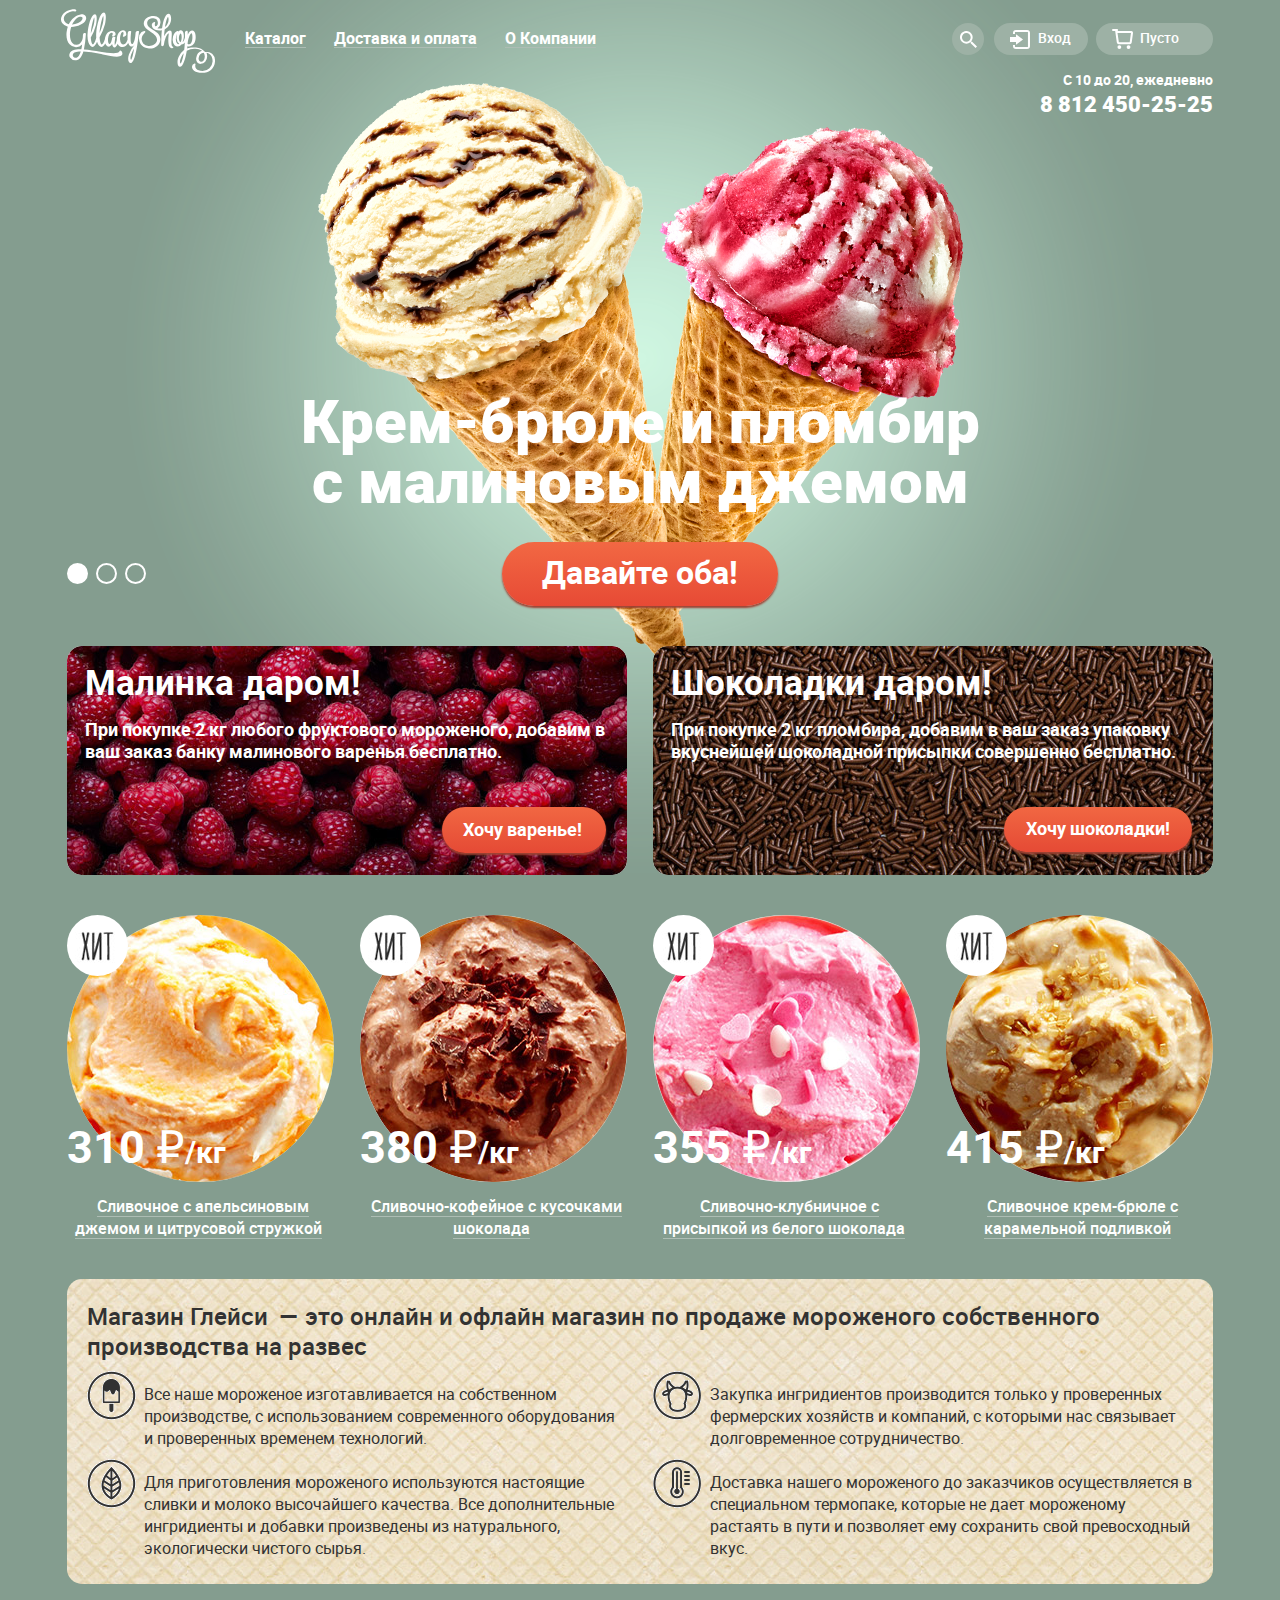
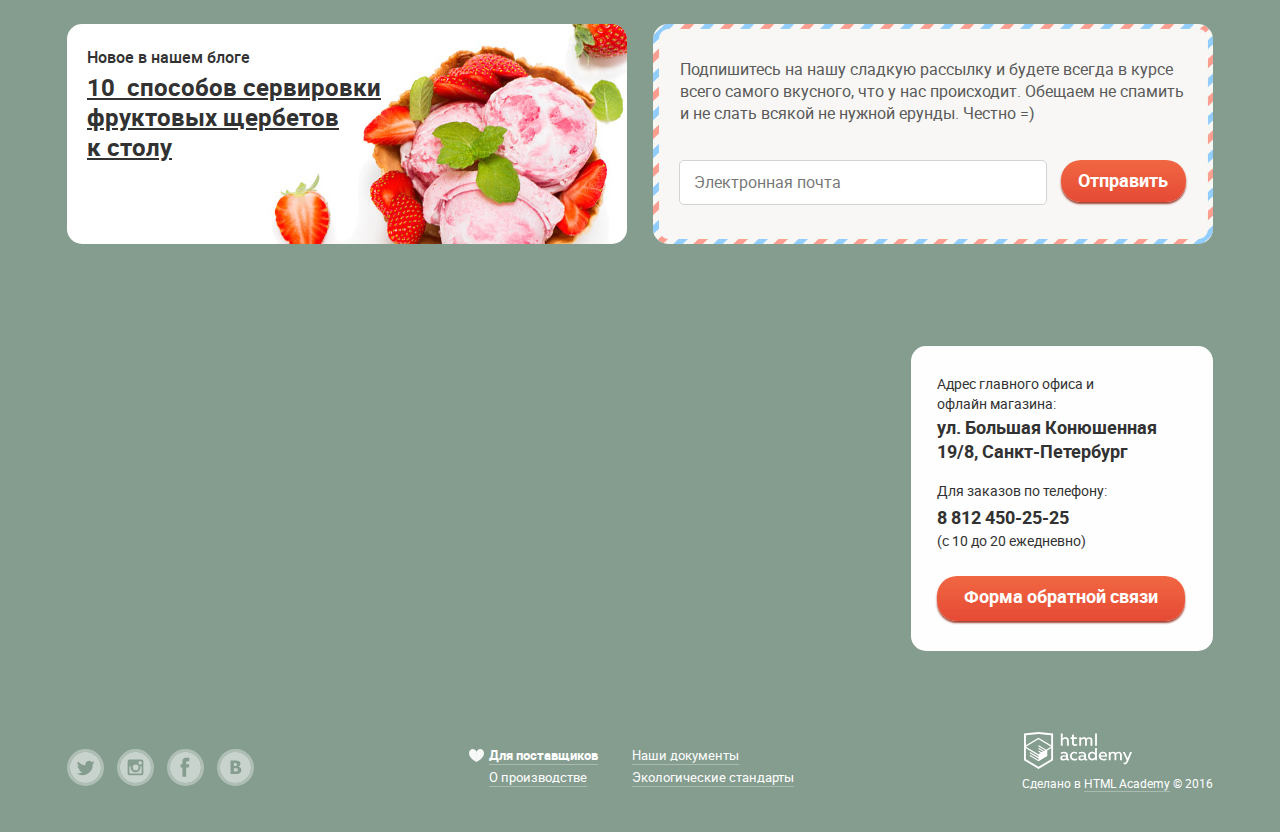
==== commit a2505713: "Мелкие исправления" ====
--- a/index.html
+++ b/index.html
@@ -131,7 +131,6 @@
 				<div class="container">
 
 					<div class="slider-container">
-						 <!--id="slide-1"-->
 						<div class="slide slide-1">
 							<div class="slide-title">Крем-брюле и пломбир с малиновым джемом</div>
 							<a class="slide-btn btn" href="#">Давайте оба&#033;</a>
@@ -312,7 +311,7 @@
 								Новое в нашем блоге<br>
 							</p>
 							<a href="#">
-								10 способов сервировки
+								10 &nbsp;способов сервировки
 								фруктовых щербетов <br>
 								к столу
 							</a>
--- a/css/style.css
+++ b/css/style.css
@@ -42,29 +42,33 @@
     font-style: normal;
 }
 
+@-webkit-keyframes bounce {
+	0% 		{	-webkit-transform: translateY(-2000px);
+								transform: translateY(-2000px);	}
+								
+	70% 	{	-webkit-transform: translateY(30px);	
+								transform: translateY(30px);	}
+								
+	90% 	{	-webkit-transform: translateY(-10px);
+								transform: translateY(-10px);	}
+								
+	100% 	{	-webkit-transform: translateY(0);
+								transform: translateY(0);	}
+}
+
 @keyframes bounce {
-	0% 		{	transform: translateY(-2000px);	}
-	70% 	{	transform: translateY(30px);	}
-	90% 	{	transform: translateY(-10px);	}
-	100% 	{	transform: translateY(0);	}
-}
-
-@keyframes bounce-back {
-	0% 		{	transform: translateY(0);	}
-	70% 	{	transform: translateY(-10px);	}
-	90% 	{	transform: translateY(30px);	}
-	100% 	{	transform: translateY(-2000px);	}
-}
-
-/*Анимация тряски модального окна
-@keyframes shake {
-	0%, 100% 							{ transform: translateX(0); 		}
-	10%, 30%, 50%, 70%, 90% 	{ transform: translateX(-10px); 	}
-	20%, 40%, 60%, 80% 			{ transform: translateX(10px); 	}
-}
-*/
-
-/*------------------Основные стили----------------------*/
+	0% 		{	-webkit-transform: translateY(-2000px);
+								transform: translateY(-2000px);	}
+								
+	70% 	{	-webkit-transform: translateY(30px);	
+								transform: translateY(30px);		}
+								
+	90% 	{	-webkit-transform: translateY(-10px);
+								transform: translateY(-10px);		}
+								
+	100% 	{	-webkit-transform: translateY(0);
+								transform: translateY(0);			}
+}
 
 html {
 	padding: 0;
@@ -82,6 +86,7 @@
 
 .body-content {
 	width: 100%;
+	min-width: 1200px;
 	margin-right: 0;
 	padding: 0;
 	
@@ -89,7 +94,7 @@
 	
 	color: #ffffff;
 	background-repeat: no-repeat;
-	background-position: top center;
+	background-position: center top;
 	
 	-webkit-transition: background-image 0.5s ease, background-color 0.5s ease;
 	transition: background-image 0,5s ease, background-color 0,5s ease;
@@ -253,18 +258,15 @@
 }
 
 .feedback-form-bounce {
-	animation: bounce 0.6s;
+	-webkit-animation: bounce 0.6s;
+	        animation: bounce 0.6s;
 }
 
 .feedback-form-bounce-back {
-	animation: bounce-back 0.6s;
-}
-
-/* Класс для тряски модального окна
-.modal-error {
-	animation: shake 0.6s;
-}
-*/
+	-webkit-animation: bounce-back 0.6s;
+	        animation: bounce-back 0.6s;
+}
+
 .container {
 	width: 1146px;
 	margin: 0 auto;
@@ -601,7 +603,6 @@
 .login-form .recover,
 .login-form .registration {
 	display: inline-block;
-	/*margin-right: 15px;*/
 	
 	font: 13px / 24px "Roboto Regular", Helvetica, sans-serif;
 	line-height: 14px;
@@ -977,6 +978,10 @@
 	margin-bottom: 40px;
 }
 
+.catalog-products {
+	margin-bottom: 46px;
+}
+
 .products ul {
 	margin: 0px;
 	padding: 0px;
@@ -999,12 +1004,11 @@
 }
 
 .product:hover p {
-	/*border: none;*/
 	box-shadow: none;
 }
 
 .products li {
-	margin-bottom: 40px;
+	margin-bottom: 37px;
 } 
 
 .product:nth-child(4n) {
@@ -1018,7 +1022,6 @@
 	
 	border-radius: 50%;
 	overflow: hidden;
-	background: green;
 }
 
 .product-price {
@@ -1037,10 +1040,10 @@
 .product p {
 	display: inline;
 	margin: 0;
+	margin: 0 5px;
 	
 	font: 16px / 22px "Roboto Medium", Helvetica, sans-serif;
-	/*cделать подчеркивание выше-------------------------------------------------------------------------------------------*/
-	/*border-bottom: 1px solid #adbdb4;*/
+	
 	box-shadow: inset 0 -1px 0 0 #adbdb4;
 	cursor: default;
 }
@@ -1078,7 +1081,7 @@
 
 .features-container {
 	margin-bottom: 40px;
-	padding: 22px 0 9px 20px;
+	padding: 22px 0 25px 20px;
 	
 	font: 16px / 22px "Roboto Regular", Helvetica, sans-serif;
 	
@@ -1095,23 +1098,24 @@
 
 .features-left-column {
 	float: left;
-	padding-top: 16px;
+	/*padding-top: 16px;*/
 }
 
 .features-right-column {
 	float: right;
-	padding-top: 16px;
+	/*padding-top: 16px;*/
 }
 
 .feature {
 	width: 480px;
-	padding-top: 6px;
+	padding-top: 22px;
 	padding-left: 57px;
-	margin-top: 0;
+	margin: 0;
+	
 	
 	font-family: "Roboto Regular", Helvetica, sans-serif;
 	
-	background: no-repeat 0 -6px;
+	background: no-repeat 0 10px;
 }
 
 .features-right-column .feature {
@@ -1600,6 +1604,8 @@
 	margin-left: 15px;
 	
 	font: 14px / 16px "Roboto Medium", Helvetica, sans-serif;
+	
+	cursor: default;
 }
 
 .filter-container {
@@ -1875,7 +1881,7 @@
 	right: -7px;
 	bottom: 0;
 	
-	padding-bottom: 30px;
+	padding-bottom: 31px;
 	
 	font: 16px / 18px "Roboto Medium", Helvetica, sans-serif;
 	text-align: right;
